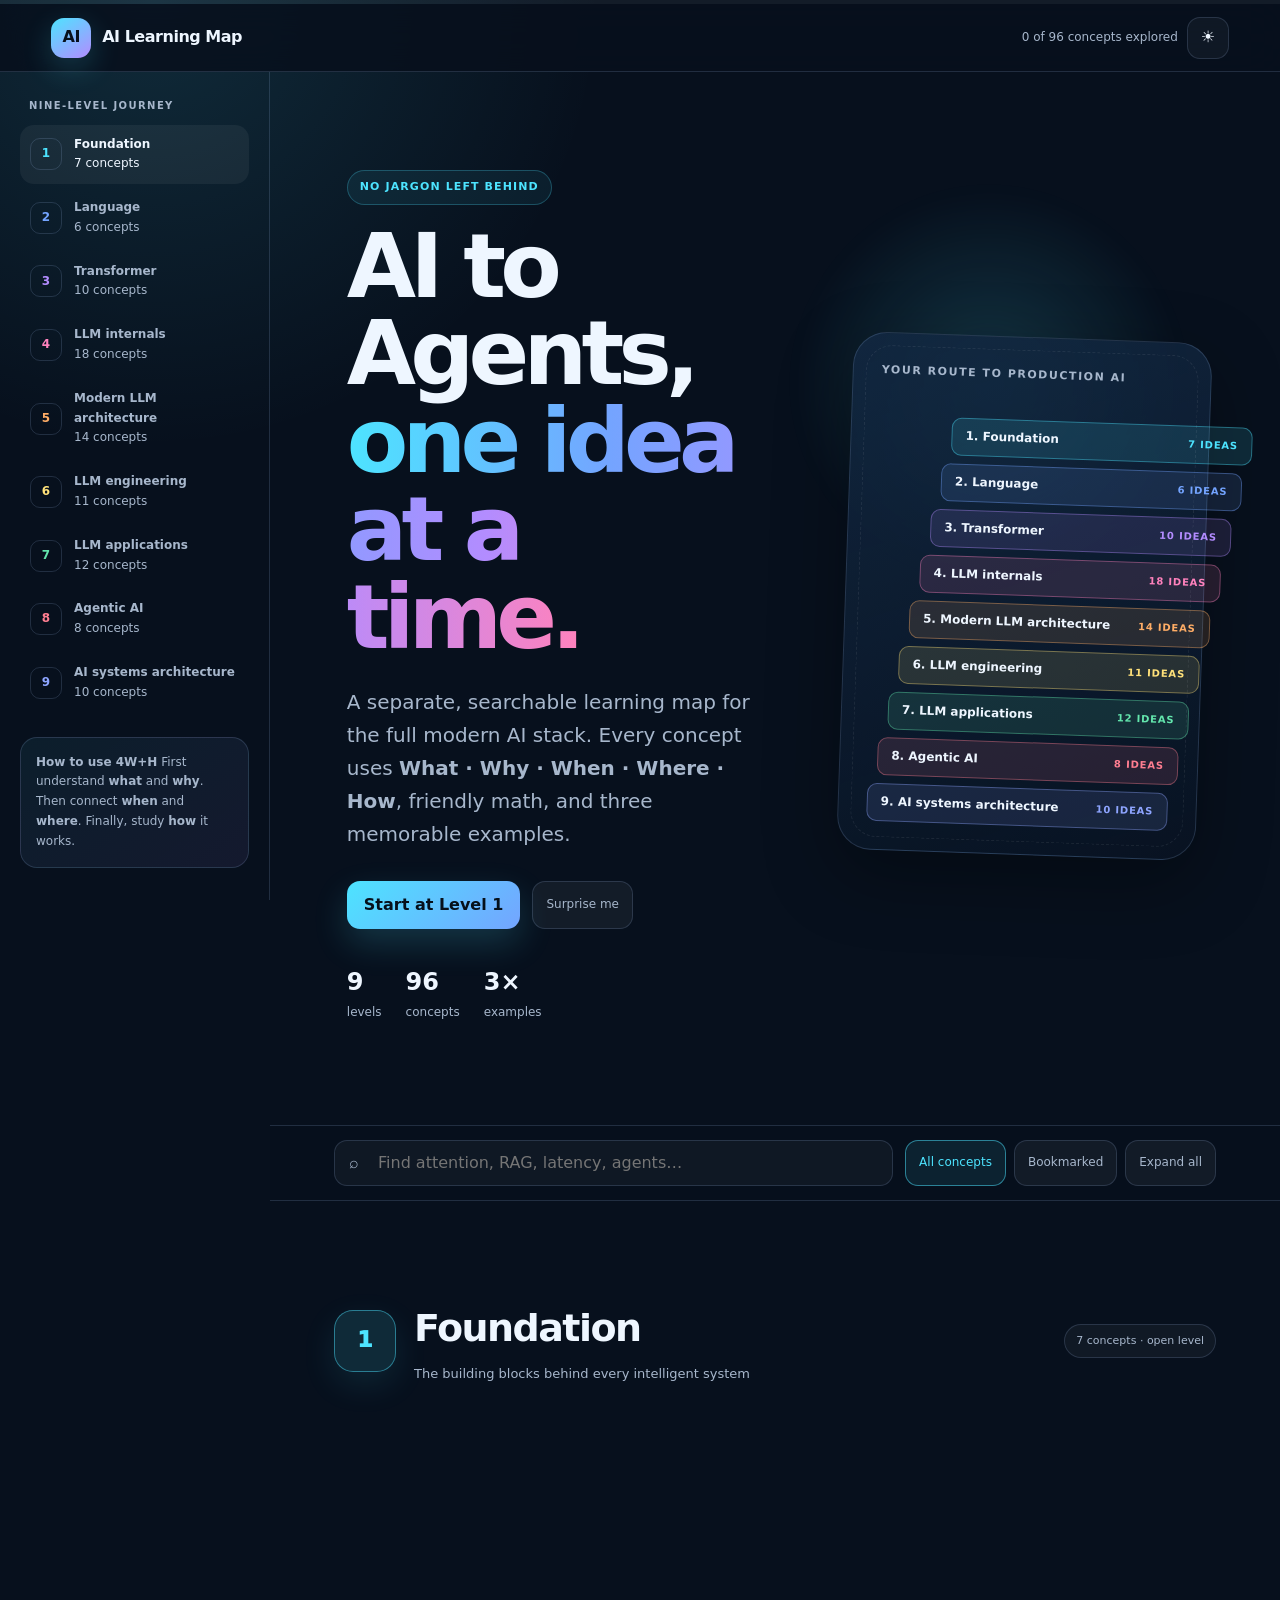
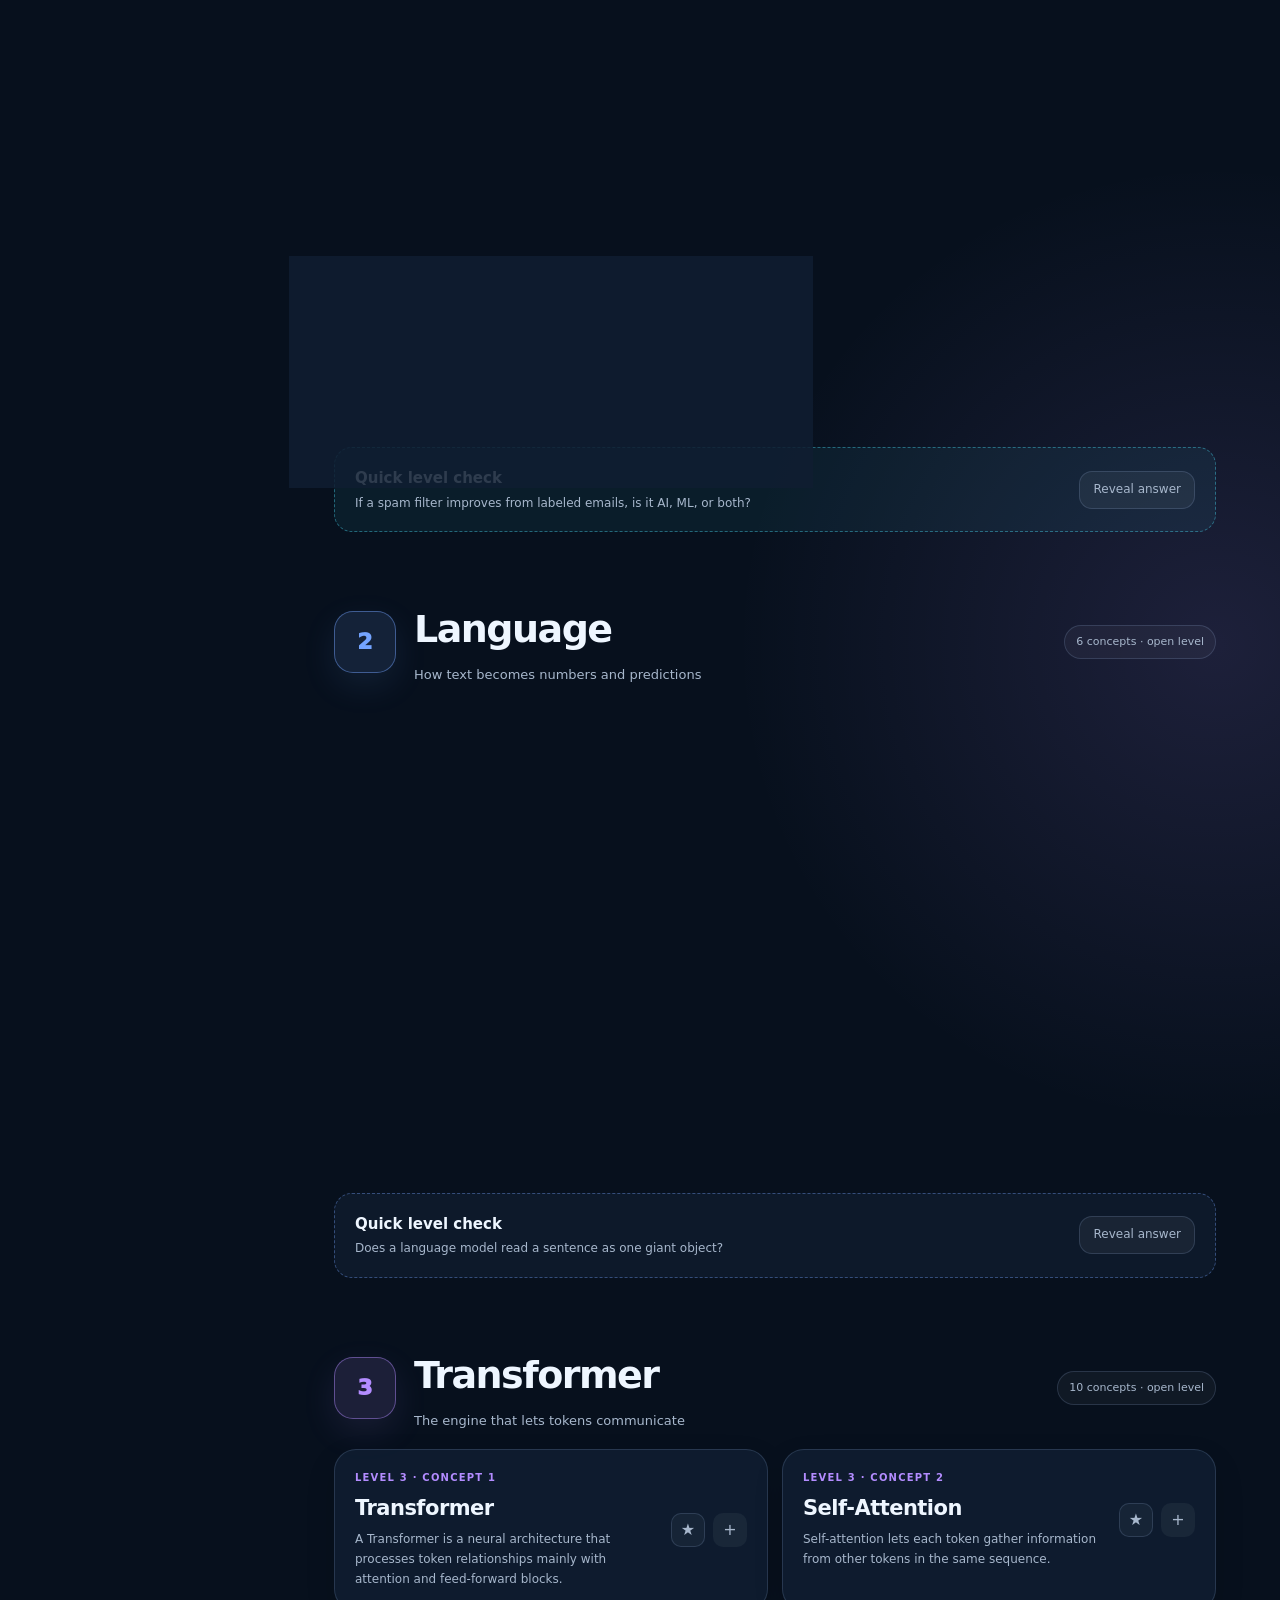
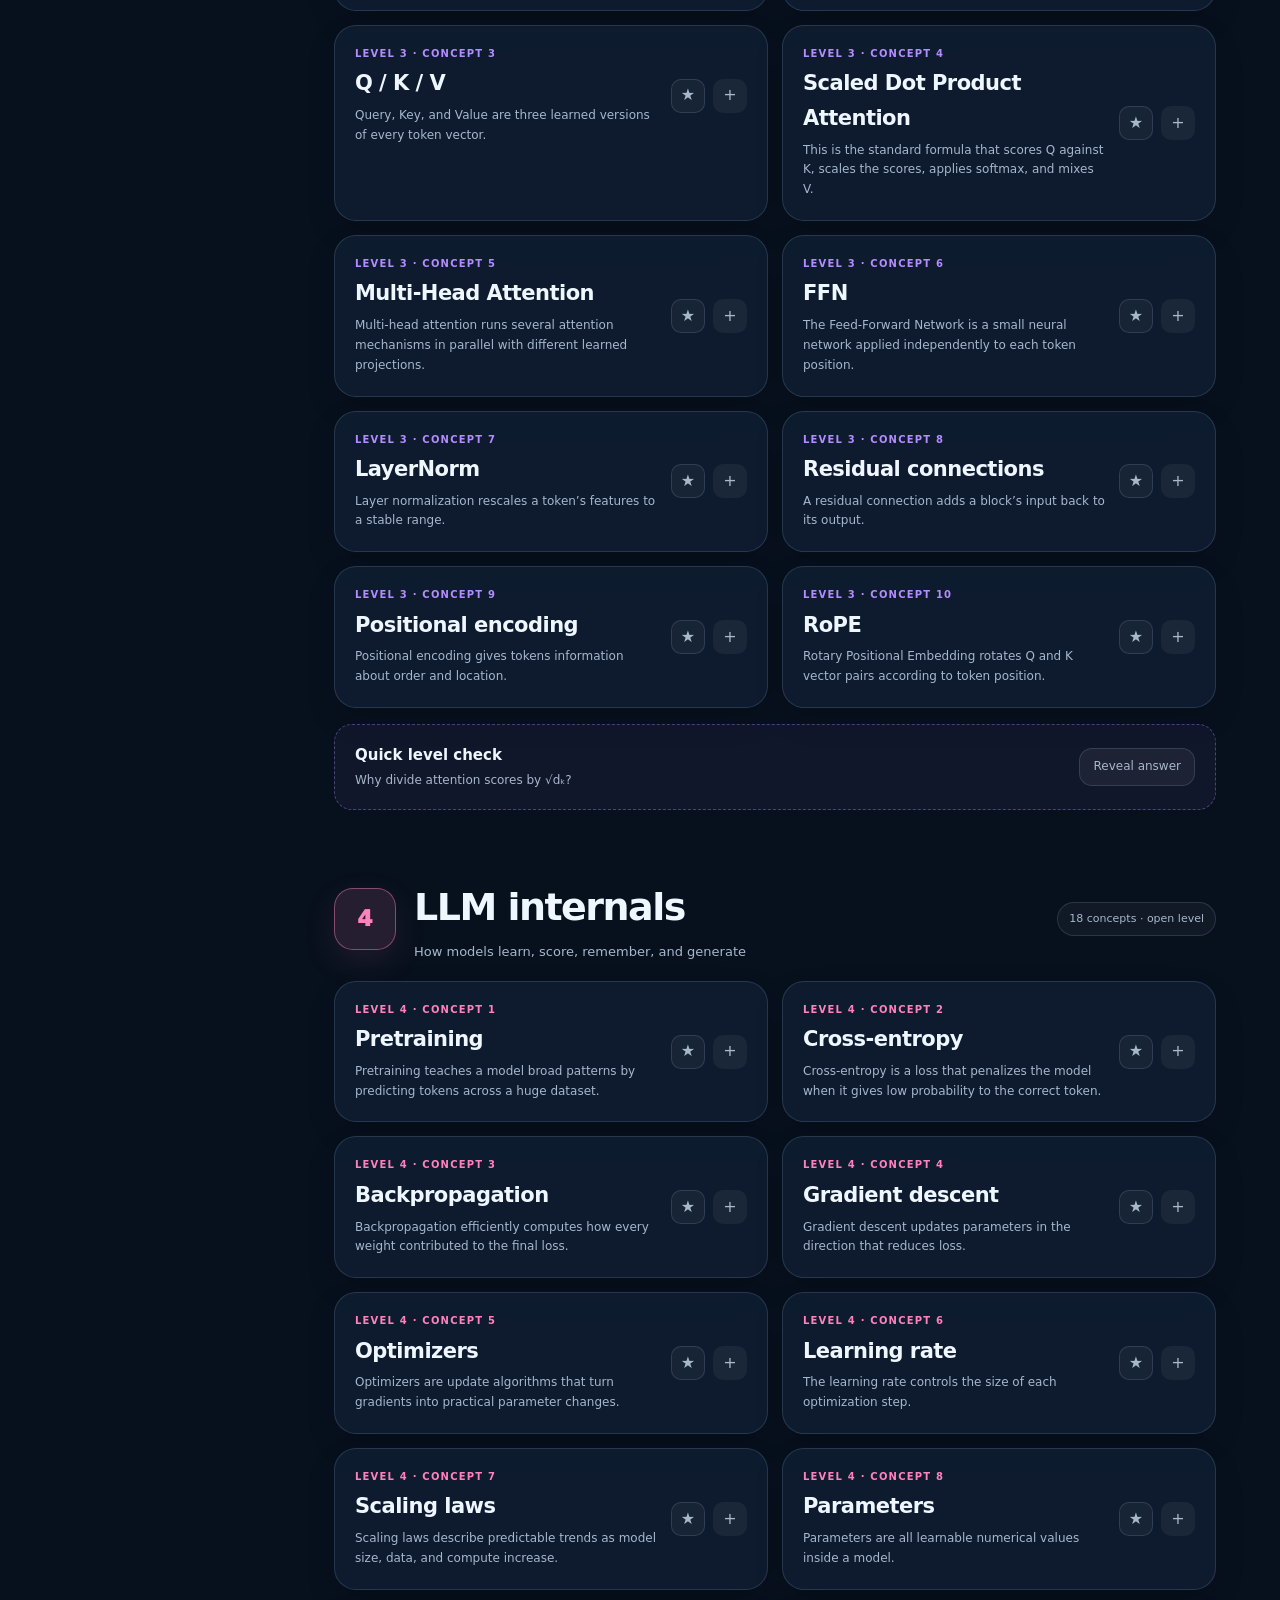
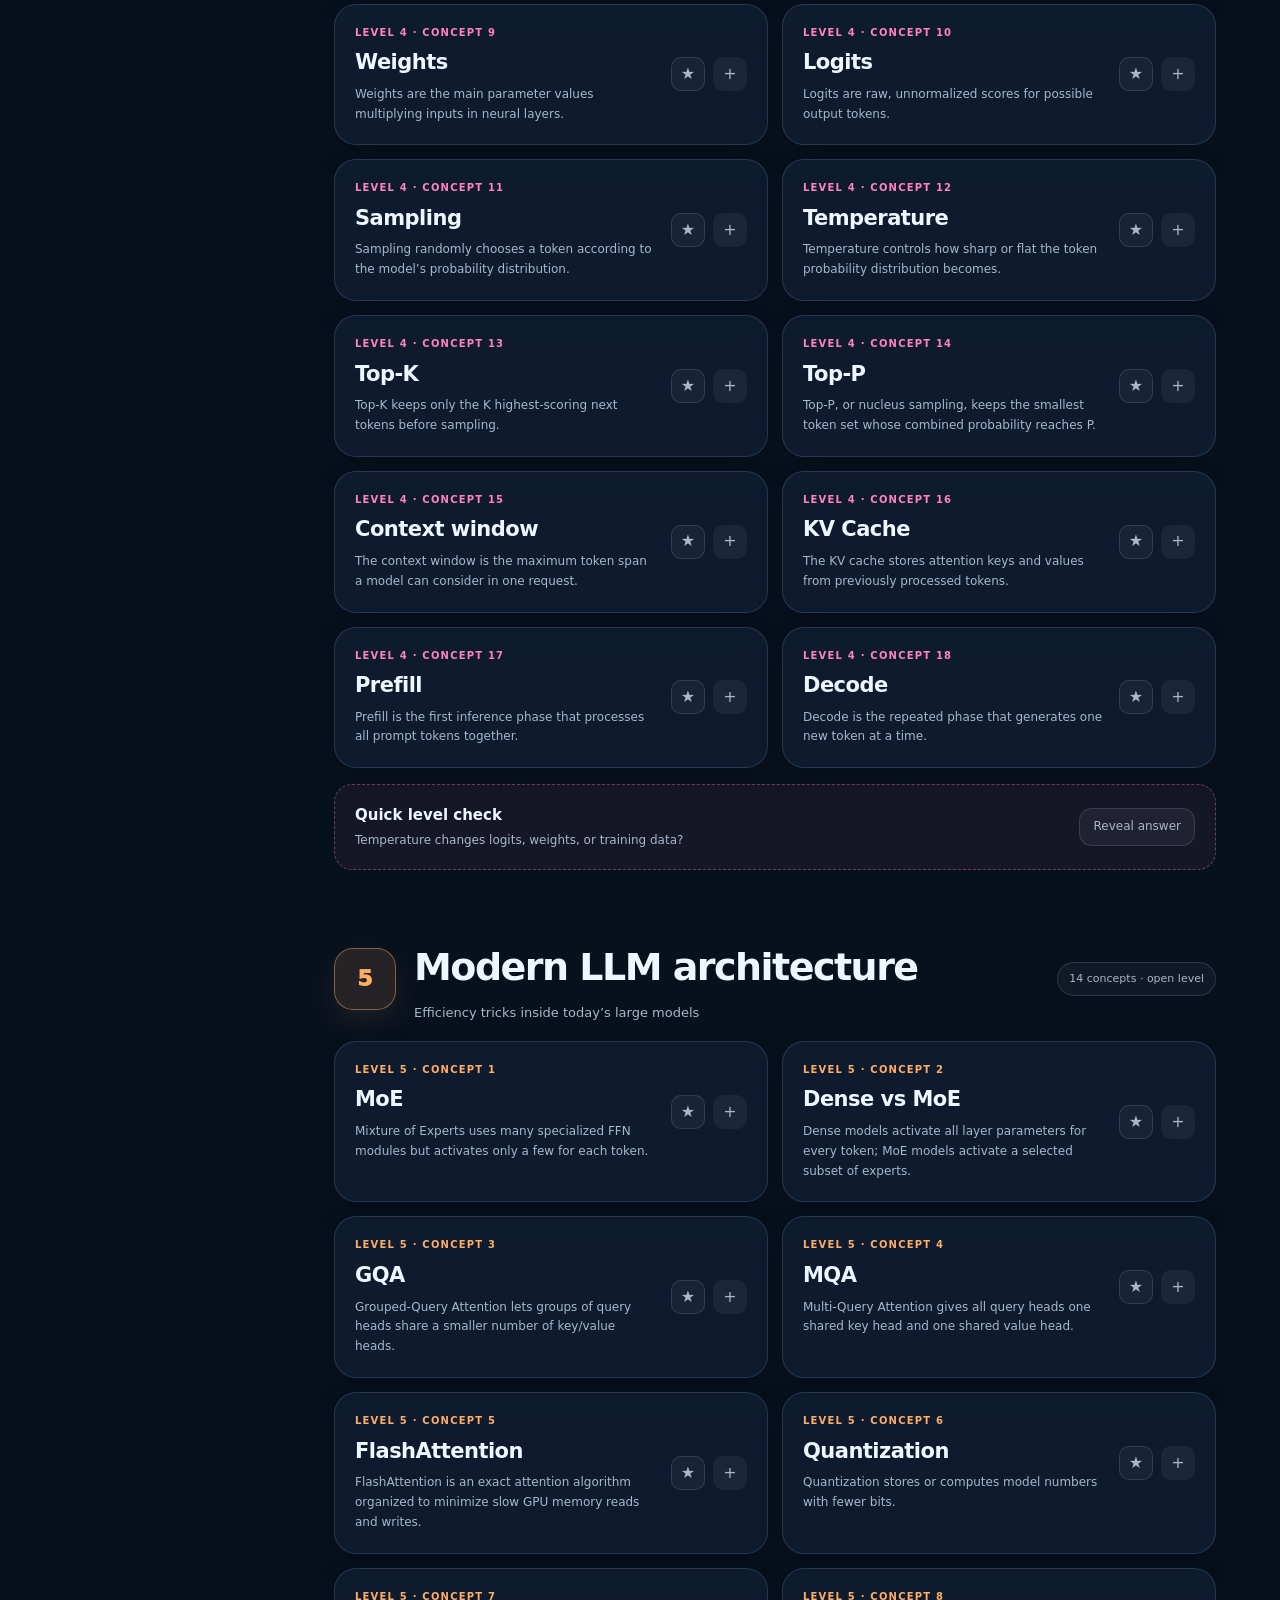
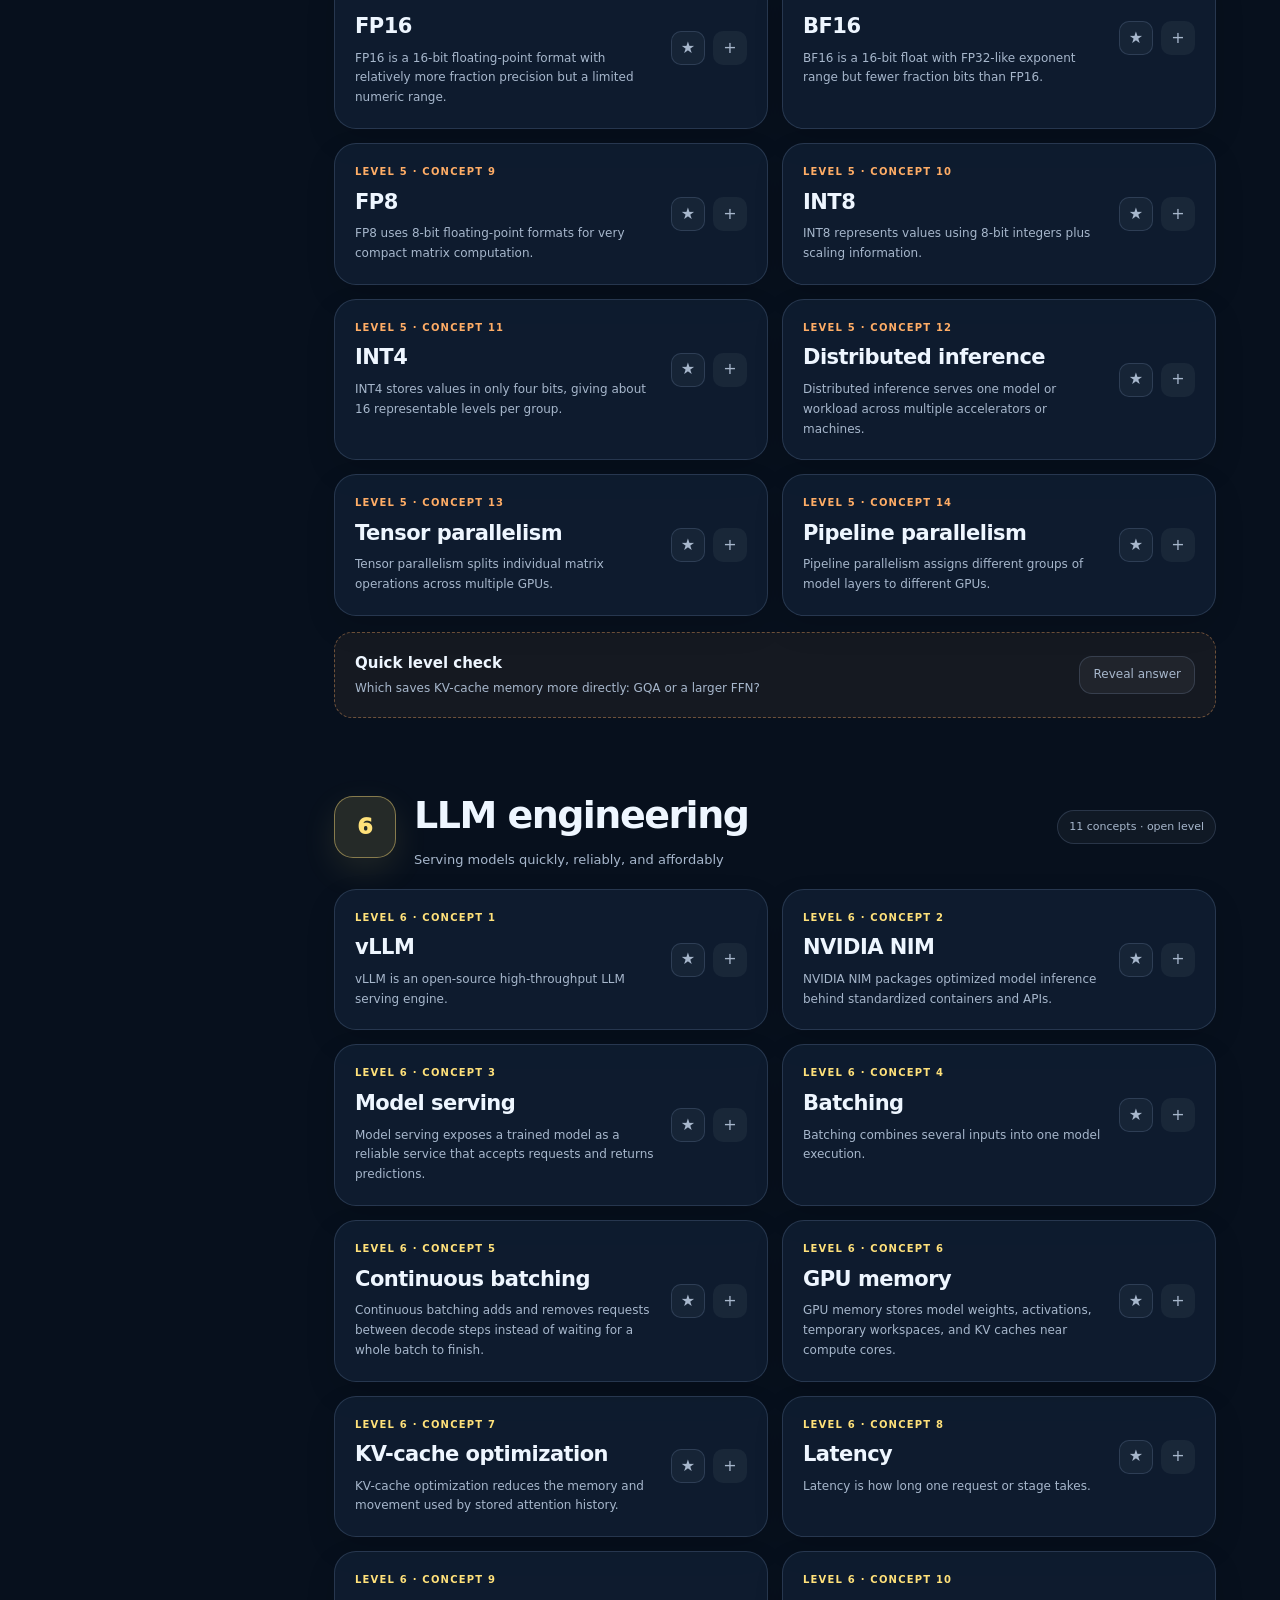
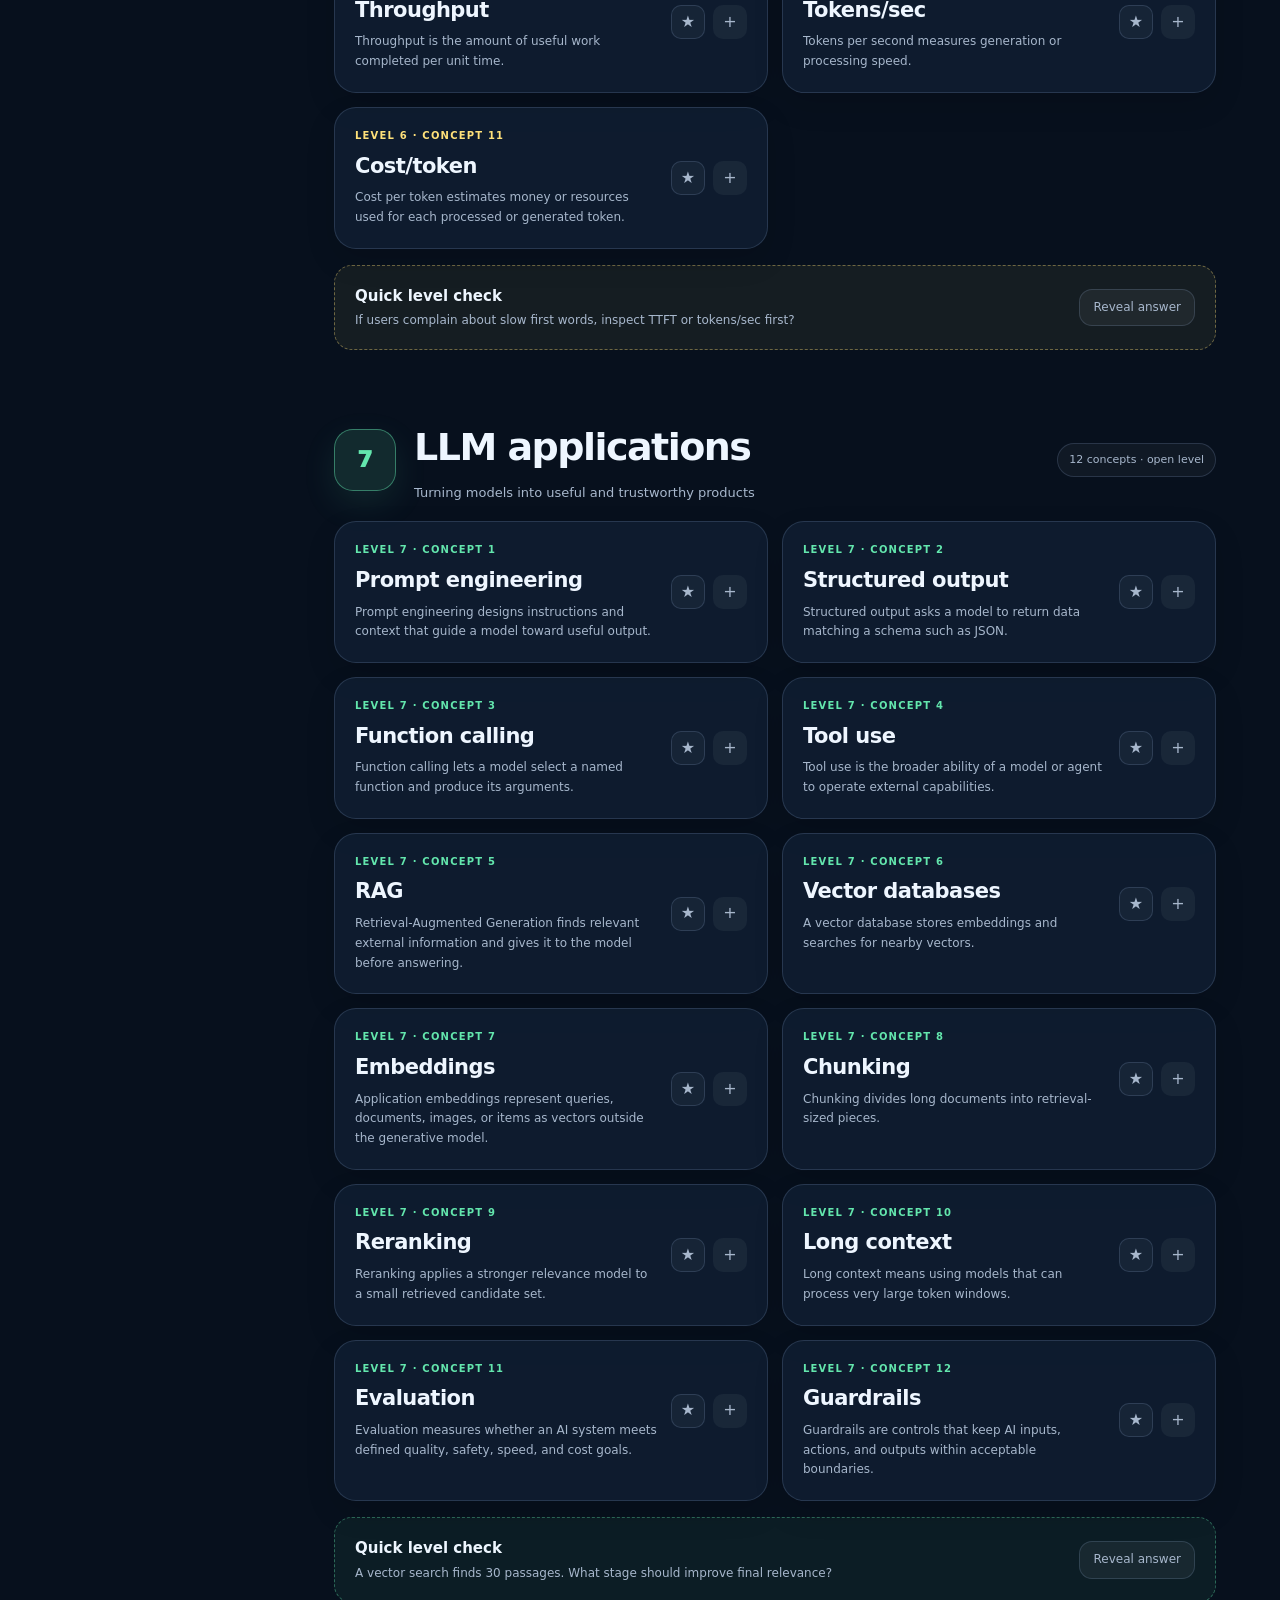
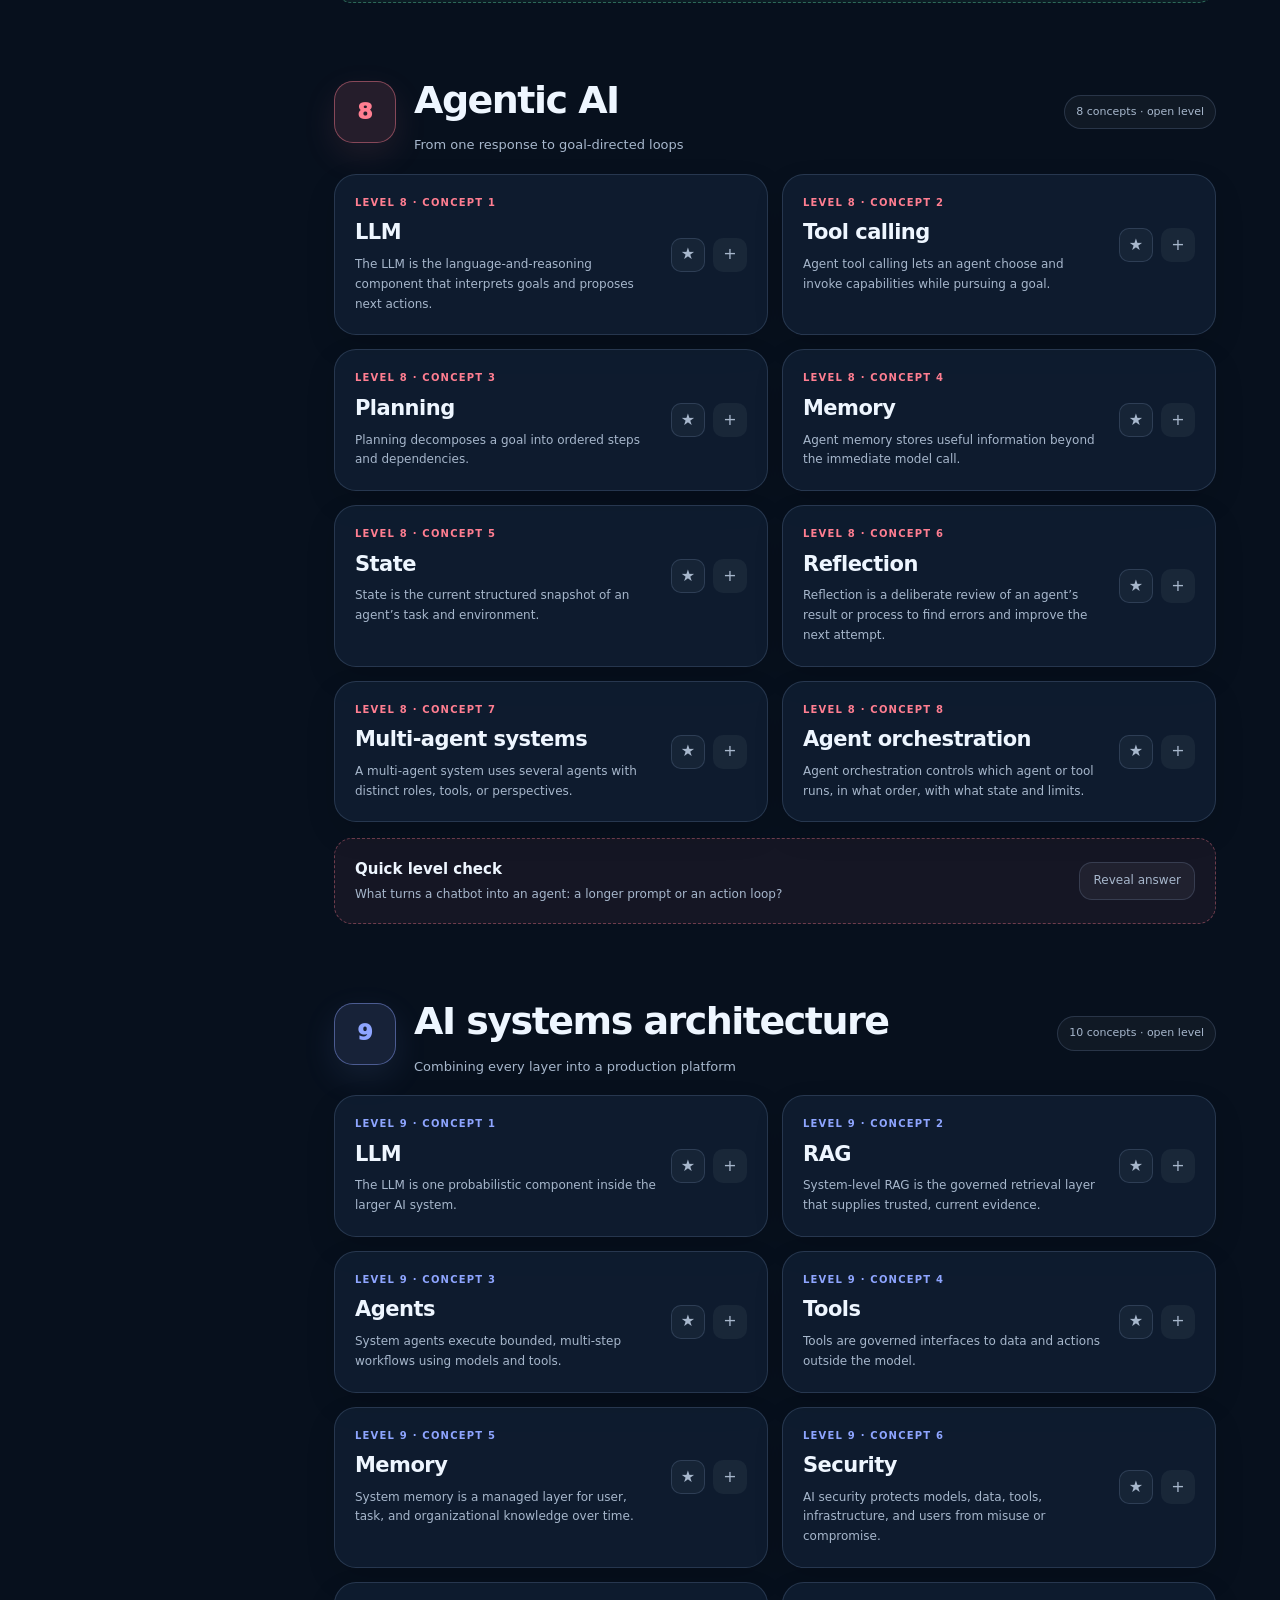
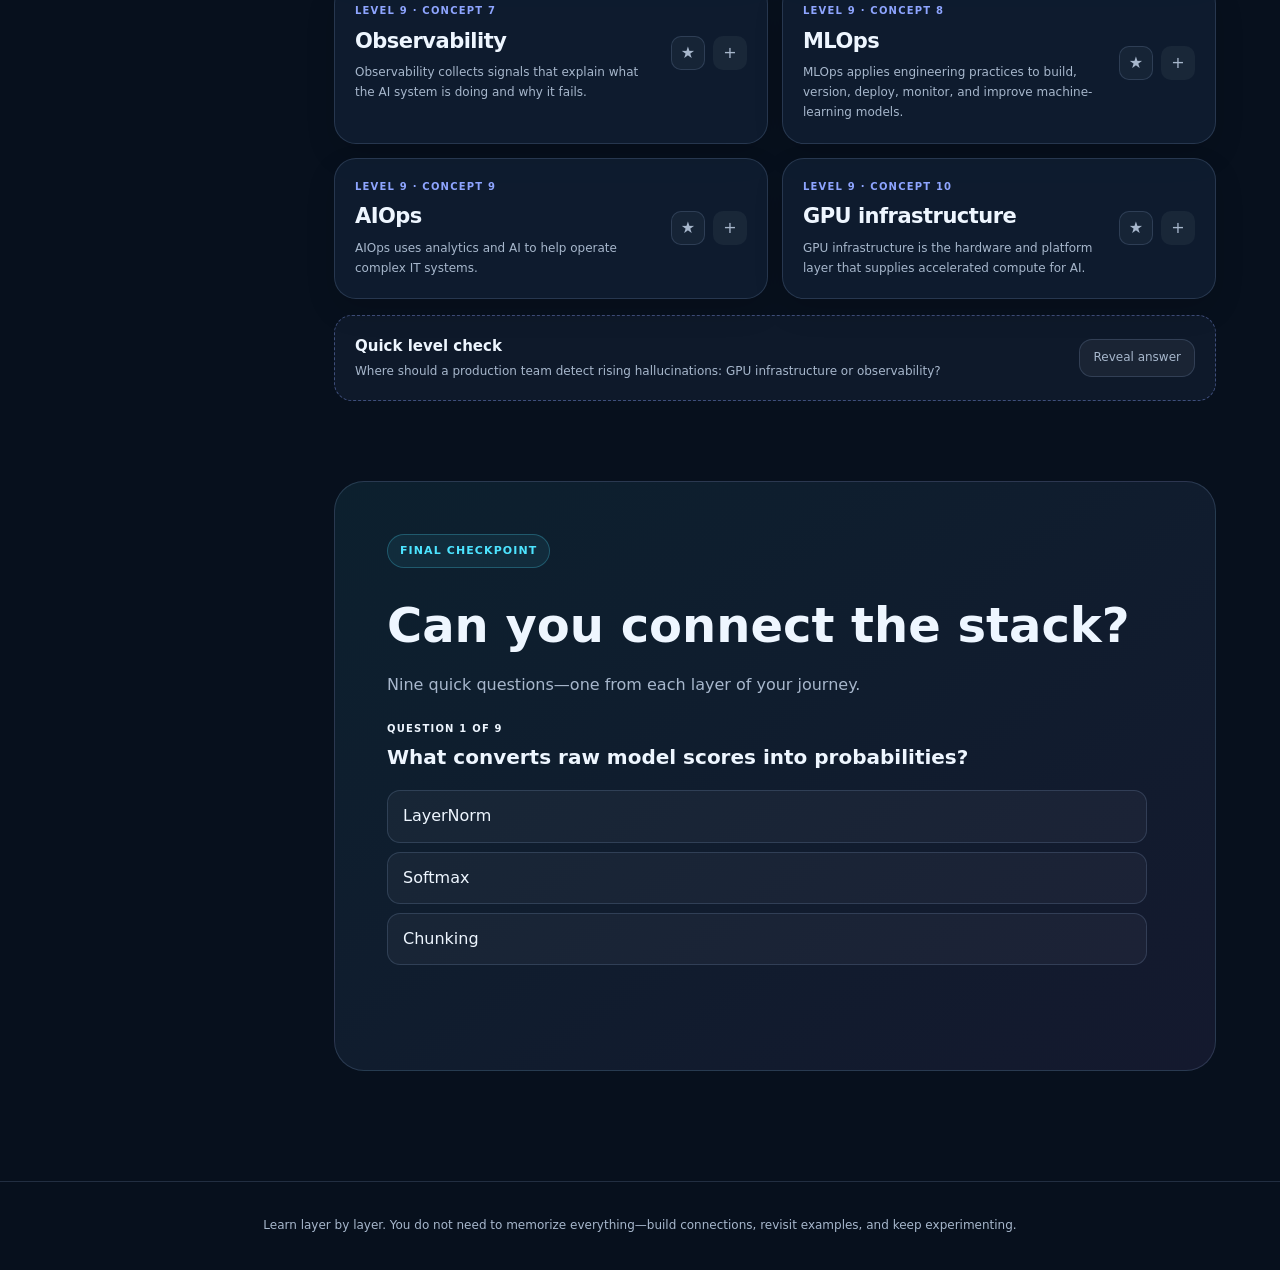
==== docs/ai-learning-path/index.html @ b67c729a "Add nine-level AI learning map Co-Authored-By: Devin AI <158243242+devin-ai-integration[bot]@users.n" ====
<!doctype html>
<html lang="en">
<head>
  <meta charset="utf-8">
  <meta name="viewport" content="width=device-width, initial-scale=1">
  <meta name="description" content="A playful 4W+H learning path from AI foundations to production-grade agentic systems.">
  <link rel="icon" href="data:,">
  <title>AI → LLM → Agents — The 9-Level Learning Map</title>
  <style>
    :root {
      color-scheme: dark;
      --bg: #07101d;
      --bg-soft: #0c1829;
      --panel: rgba(16, 30, 50, .86);
      --panel-solid: #102039;
      --text: #eef6ff;
      --muted: #a7b7cc;
      --line: rgba(173, 207, 255, .16);
      --cyan: #4de4ff;
      --blue: #74a4ff;
      --violet: #b38cff;
      --pink: #ff82bd;
      --orange: #ffad66;
      --yellow: #ffe17a;
      --green: #63e6ad;
      --red: #ff7e91;
      --shadow: 0 24px 70px rgba(0, 0, 0, .34);
      --radius: 22px;
    }

    * { box-sizing: border-box; }
    html { scroll-behavior: smooth; scroll-padding-top: 90px; }
    body {
      margin: 0;
      overflow-x: hidden;
      background:
        radial-gradient(circle at 12% 0, rgba(77, 228, 255, .13), transparent 28rem),
        radial-gradient(circle at 95% 18%, rgba(179, 140, 255, .13), transparent 30rem),
        var(--bg);
      color: var(--text);
      font: 16px/1.65 Inter, ui-sans-serif, system-ui, -apple-system, BlinkMacSystemFont, "Segoe UI", sans-serif;
    }

    button, input { font: inherit; }
    button { color: inherit; }
    a { color: inherit; }
    :focus-visible { outline: 3px solid var(--yellow); outline-offset: 3px; }
    ::selection { color: #06101b; background: var(--cyan); }

    .progress {
      position: fixed;
      inset: 0 0 auto;
      z-index: 200;
      height: 4px;
      background: rgba(255, 255, 255, .05);
    }

    .progress span {
      display: block;
      width: 0;
      height: 100%;
      background: linear-gradient(90deg, var(--cyan), var(--violet), var(--pink));
      box-shadow: 0 0 16px rgba(77, 228, 255, .65);
    }

    .topbar {
      position: sticky;
      top: 4px;
      z-index: 100;
      display: flex;
      align-items: center;
      justify-content: space-between;
      min-height: 68px;
      padding: 11px clamp(16px, 4vw, 54px);
      border-bottom: 1px solid var(--line);
      background: rgba(7, 16, 29, .86);
      backdrop-filter: blur(20px);
    }

    .brand {
      display: flex;
      align-items: center;
      gap: 11px;
      font-weight: 900;
      letter-spacing: -.03em;
      text-decoration: none;
    }

    .brand-mark {
      display: grid;
      place-items: center;
      width: 40px;
      height: 40px;
      border-radius: 13px;
      background: linear-gradient(145deg, var(--cyan), var(--violet));
      color: #07101d;
      box-shadow: 0 10px 30px rgba(77, 228, 255, .2);
    }

    .top-actions { display: flex; align-items: center; gap: 9px; }
    .status { color: var(--muted); font-size: 12px; }
    .icon-btn, .primary-btn, .level-chip, .bookmark, .filter-btn, .quiz-option {
      border: 1px solid var(--line);
      cursor: pointer;
      transition: transform .2s ease, border-color .2s ease, background .2s ease;
    }

    .icon-btn:hover, .level-chip:hover, .bookmark:hover, .filter-btn:hover, .quiz-option:hover {
      transform: translateY(-2px);
      border-color: rgba(77, 228, 255, .55);
    }

    .icon-btn {
      display: grid;
      place-items: center;
      width: 42px;
      height: 42px;
      border-radius: 13px;
      background: rgba(255, 255, 255, .04);
    }

    .shell {
      display: grid;
      grid-template-columns: 270px minmax(0, 1fr);
      width: min(1600px, 100%);
      margin: 0 auto;
    }

    .sidebar {
      position: sticky;
      top: 72px;
      align-self: start;
      height: calc(100vh - 72px);
      padding: 26px 20px 40px;
      border-right: 1px solid var(--line);
      overflow-y: auto;
    }

    .side-label {
      margin: 0 9px 10px;
      color: var(--muted);
      font-size: 10px;
      font-weight: 900;
      letter-spacing: .14em;
      text-transform: uppercase;
    }

    .level-link {
      display: grid;
      grid-template-columns: 34px 1fr;
      gap: 10px;
      align-items: center;
      margin: 4px 0;
      padding: 10px;
      border-radius: 14px;
      color: var(--muted);
      font-size: 12px;
      text-decoration: none;
    }

    .level-link:hover, .level-link.active { color: var(--text); background: rgba(255, 255, 255, .055); }
    .level-number {
      display: grid;
      place-items: center;
      width: 32px;
      height: 32px;
      border: 1px solid var(--line);
      border-radius: 10px;
      font-weight: 900;
    }

    .side-card {
      margin-top: 24px;
      padding: 15px;
      border: 1px solid var(--line);
      border-radius: 17px;
      background: linear-gradient(145deg, rgba(77, 228, 255, .07), rgba(179, 140, 255, .08));
      color: var(--muted);
      font-size: 12px;
    }

    main { min-width: 0; }
    .hero {
      position: relative;
      display: grid;
      grid-template-columns: minmax(0, 1.08fr) minmax(320px, .92fr);
      gap: clamp(34px, 6vw, 90px);
      align-items: center;
      min-height: 680px;
      padding: clamp(70px, 8vw, 118px) clamp(22px, 6vw, 82px);
      overflow: hidden;
    }

    .hero::before {
      position: absolute;
      z-index: -1;
      inset: 10% 8% auto auto;
      width: 420px;
      aspect-ratio: 1;
      border-radius: 50%;
      background: radial-gradient(circle, rgba(77, 228, 255, .18), transparent 66%);
      filter: blur(10px);
      content: "";
    }

    .eyebrow {
      display: inline-flex;
      gap: 8px;
      align-items: center;
      margin-bottom: 18px;
      padding: 7px 12px;
      border: 1px solid rgba(77, 228, 255, .25);
      border-radius: 999px;
      background: rgba(77, 228, 255, .07);
      color: var(--cyan);
      font-size: 11px;
      font-weight: 900;
      letter-spacing: .1em;
      text-transform: uppercase;
    }

    h1 {
      max-width: 800px;
      margin: 0;
      font-size: clamp(44px, 7vw, 92px);
      line-height: .98;
      letter-spacing: -.065em;
    }

    .gradient-text {
      color: transparent;
      background: linear-gradient(90deg, var(--cyan), var(--blue), var(--violet), var(--pink));
      background-clip: text;
    }

    .hero-copy > p {
      max-width: 710px;
      margin: 24px 0 30px;
      color: var(--muted);
      font-size: clamp(16px, 2vw, 20px);
    }

    .hero-actions { display: flex; gap: 12px; flex-wrap: wrap; }
    .primary-btn, .filter-btn {
      padding: 11px 17px;
      border-radius: 13px;
      background: rgba(255, 255, 255, .05);
      text-decoration: none;
    }

    .primary-btn {
      border: 0;
      background: linear-gradient(135deg, var(--cyan), var(--blue));
      color: #06101b;
      font-weight: 900;
      box-shadow: 0 14px 34px rgba(77, 228, 255, .18);
    }

    .hero-stats {
      display: flex;
      gap: 24px;
      margin-top: 34px;
      color: var(--muted);
      font-size: 12px;
    }

    .hero-stats strong { display: block; color: var(--text); font-size: 24px; }
    .map-visual {
      position: relative;
      min-height: 510px;
      padding: 28px;
      border: 1px solid var(--line);
      border-radius: 34px;
      background: linear-gradient(160deg, rgba(18, 40, 66, .88), rgba(9, 20, 36, .7));
      box-shadow: var(--shadow);
      transform: rotate(2deg);
    }

    .map-visual::after {
      position: absolute;
      inset: 12px;
      border: 1px dashed rgba(255, 255, 255, .08);
      border-radius: 26px;
      content: "";
      pointer-events: none;
    }

    .map-title { margin: 0 0 22px; color: var(--muted); font-size: 11px; font-weight: 900; letter-spacing: .14em; text-transform: uppercase; }
    .stair { display: grid; gap: 8px; align-content: end; height: 420px; }
    .step {
      position: relative;
      display: flex;
      align-items: center;
      min-height: 38px;
      padding: 8px 13px;
      border: 1px solid color-mix(in srgb, var(--step) 38%, transparent);
      border-radius: 10px;
      background: color-mix(in srgb, var(--step) 12%, transparent);
      font-size: 12px;
      font-weight: 800;
      transform: translateX(calc((9 - var(--i)) * 9px));
    }

    .step span { margin-left: auto; color: var(--step); font-size: 10px; letter-spacing: .08em; text-transform: uppercase; }
    .toolbar {
      position: sticky;
      top: 72px;
      z-index: 80;
      display: grid;
      grid-template-columns: minmax(220px, 1fr) auto;
      gap: 12px;
      padding: 14px clamp(20px, 5vw, 72px);
      border-block: 1px solid var(--line);
      background: rgba(7, 16, 29, .9);
      backdrop-filter: blur(16px);
    }

    .search-wrap { position: relative; }
    .search-wrap span { position: absolute; left: 15px; top: 50%; transform: translateY(-50%); color: var(--muted); }
    #search {
      width: 100%;
      min-height: 44px;
      padding: 9px 14px 9px 43px;
      border: 1px solid var(--line);
      border-radius: 13px;
      background: rgba(255, 255, 255, .04);
      color: var(--text);
      outline: 0;
    }

    #search:focus { border-color: var(--cyan); box-shadow: 0 0 0 3px rgba(77, 228, 255, .11); }
    .toolbar-actions { display: flex; gap: 8px; }
    .filter-btn { padding: 8px 13px; color: var(--muted); font-size: 12px; }
    .filter-btn.active { border-color: rgba(77, 228, 255, .5); background: rgba(77, 228, 255, .09); color: var(--cyan); }

    .learning-map { padding: 30px clamp(20px, 5vw, 72px) 110px; }
    .level {
      margin-top: 66px;
      scroll-margin-top: 150px;
    }

    .level-head {
      display: grid;
      grid-template-columns: 62px minmax(0, 1fr) auto;
      gap: 18px;
      align-items: center;
      margin-bottom: 18px;
    }

    .level-badge {
      display: grid;
      place-items: center;
      width: 62px;
      height: 62px;
      border: 1px solid color-mix(in srgb, var(--level) 45%, transparent);
      border-radius: 19px;
      background: color-mix(in srgb, var(--level) 12%, transparent);
      color: var(--level);
      font-size: 22px;
      font-weight: 950;
      box-shadow: 0 12px 34px color-mix(in srgb, var(--level) 10%, transparent);
    }

    .level-head h2 { margin: 0; font-size: clamp(24px, 3vw, 38px); letter-spacing: -.04em; }
    .level-head p { margin: 3px 0 0; color: var(--muted); font-size: 13px; }
    .level-chip {
      padding: 7px 11px;
      border-radius: 999px;
      background: rgba(255, 255, 255, .04);
      color: var(--muted);
      font-size: 11px;
    }

    .concept-grid { display: grid; grid-template-columns: repeat(2, minmax(0, 1fr)); gap: 14px; }
    .concept {
      position: relative;
      border: 1px solid var(--line);
      border-radius: var(--radius);
      background: var(--panel);
      box-shadow: 0 12px 30px rgba(0, 0, 0, .12);
      overflow: hidden;
      scroll-margin-top: 150px;
    }

    .concept[open] { border-color: color-mix(in srgb, var(--level) 42%, var(--line)); }
    .concept.hidden, .level.hidden { display: none; }
    .concept summary {
      display: grid;
      grid-template-columns: minmax(0, 1fr) auto;
      gap: 14px;
      align-items: center;
      min-height: 92px;
      padding: 20px;
      cursor: pointer;
      list-style: none;
    }

    .concept summary::-webkit-details-marker { display: none; }
    .concept-kicker { display: block; margin-bottom: 4px; color: var(--level); font-size: 10px; font-weight: 900; letter-spacing: .12em; text-transform: uppercase; }
    .concept h3 { margin: 0; font-size: 21px; letter-spacing: -.025em; }
    .one-liner { display: block; margin-top: 5px; color: var(--muted); font-size: 12px; }
    .summary-actions { display: flex; gap: 8px; align-items: center; }
    .expand-icon {
      display: grid;
      place-items: center;
      width: 34px;
      height: 34px;
      border-radius: 10px;
      background: rgba(255, 255, 255, .05);
      color: var(--muted);
      transition: transform .2s ease;
    }

    .concept[open] .expand-icon { transform: rotate(45deg); color: var(--level); }
    .bookmark {
      display: grid;
      place-items: center;
      width: 34px;
      height: 34px;
      border-radius: 10px;
      background: rgba(255, 255, 255, .04);
      color: var(--muted);
    }

    .bookmark.saved { color: var(--yellow); background: rgba(255, 225, 122, .1); }
    .concept-body { padding: 0 20px 22px; border-top: 1px solid var(--line); }
    .wh-grid { display: grid; grid-template-columns: repeat(2, minmax(0, 1fr)); gap: 10px; padding-top: 18px; }
    .wh {
      min-height: 104px;
      padding: 13px;
      border: 1px solid rgba(255, 255, 255, .07);
      border-radius: 14px;
      background: rgba(255, 255, 255, .025);
    }

    .wh.how { grid-column: 1 / -1; }
    .wh strong { display: block; margin-bottom: 4px; color: var(--level); font-size: 11px; letter-spacing: .1em; text-transform: uppercase; }
    .wh p { margin: 0; color: var(--muted); font-size: 13px; }
    .math-note {
      margin: 12px 0 0;
      padding: 12px 14px;
      border-left: 3px solid var(--level);
      border-radius: 8px;
      background: rgba(5, 12, 24, .6);
      color: #dcecff;
      font: 12px/1.65 ui-monospace, SFMono-Regular, Consolas, monospace;
      overflow-x: auto;
    }

    .examples-title { margin: 18px 0 9px; font-size: 12px; letter-spacing: .09em; text-transform: uppercase; }
    .examples { display: grid; grid-template-columns: repeat(3, minmax(0, 1fr)); gap: 9px; }
    .example {
      padding: 12px;
      border: 1px solid rgba(255, 255, 255, .07);
      border-radius: 13px;
      background: color-mix(in srgb, var(--level) 5%, transparent);
      color: var(--muted);
      font-size: 12px;
    }

    .example b { color: var(--text); }
    .level-check {
      display: grid;
      grid-template-columns: minmax(0, 1fr) auto;
      gap: 16px;
      align-items: center;
      margin-top: 16px;
      padding: 18px 20px;
      border: 1px dashed color-mix(in srgb, var(--level) 38%, transparent);
      border-radius: 18px;
      background: color-mix(in srgb, var(--level) 6%, transparent);
    }

    .level-check h3 { margin: 0 0 3px; font-size: 15px; }
    .level-check p { margin: 0; color: var(--muted); font-size: 12px; }
    .challenge-answer { display: none; margin-top: 8px !important; color: var(--green) !important; }
    .level-check.revealed .challenge-answer { display: block; }

    .quiz {
      margin-top: 80px;
      padding: clamp(24px, 5vw, 52px);
      border: 1px solid var(--line);
      border-radius: 30px;
      background: linear-gradient(145deg, rgba(77, 228, 255, .08), rgba(179, 140, 255, .08));
    }

    .quiz h2 { margin: 0 0 7px; font-size: clamp(28px, 4vw, 48px); }
    .quiz > p { margin: 0 0 22px; color: var(--muted); }
    .quiz-card { max-width: 760px; }
    .quiz-question { font-size: 20px; font-weight: 800; }
    .quiz-options { display: grid; gap: 9px; margin-top: 16px; }
    .quiz-option {
      padding: 12px 15px;
      border-radius: 13px;
      background: rgba(255, 255, 255, .04);
      text-align: left;
    }

    .quiz-option.correct { border-color: var(--green); background: rgba(99, 230, 173, .1); }
    .quiz-option.wrong { border-color: var(--red); background: rgba(255, 126, 145, .1); }
    .quiz-feedback { min-height: 25px; margin-top: 12px; color: var(--muted); }
    .empty {
      display: none;
      padding: 70px 20px;
      color: var(--muted);
      text-align: center;
    }

    footer {
      padding: 34px clamp(20px, 5vw, 72px);
      border-top: 1px solid var(--line);
      color: var(--muted);
      font-size: 12px;
      text-align: center;
    }

    .light {
      color-scheme: light;
      --bg: #f4f8ff;
      --bg-soft: #eaf1fb;
      --panel: rgba(255, 255, 255, .9);
      --panel-solid: #fff;
      --text: #14213a;
      --muted: #52627a;
      --line: rgba(34, 59, 100, .15);
      --cyan: #007b94;
      --blue: #315fd4;
      --violet: #7041c4;
      --pink: #b82b73;
      --orange: #a64b00;
      --yellow: #8b6600;
      --green: #087548;
      --red: #b0233b;
      --shadow: 0 22px 60px rgba(62, 83, 118, .16);
    }

    .light .topbar, .light .toolbar { background: rgba(244, 248, 255, .9); }
    .light .primary-btn { color: #fff; }
    .light .math-note { background: #edf3fb; color: #24395e; }
    .light .brand-mark { color: #fff; }

    .menu-btn { display: none; }
    @media (max-width: 1120px) {
      .shell { grid-template-columns: 1fr; }
      .sidebar {
        position: fixed;
        z-index: 95;
        top: 72px;
        left: 0;
        width: min(310px, 88vw);
        transform: translateX(-105%);
        visibility: hidden;
        pointer-events: none;
        background: var(--bg-soft);
        transition: transform .25s ease, visibility 0s linear .25s;
      }
      .sidebar.open {
        transform: translateX(0);
        visibility: visible;
        pointer-events: auto;
        transition-delay: 0s;
      }
      .menu-btn { display: grid; }
      .hero { grid-template-columns: 1fr; }
      .map-visual { max-width: 650px; width: 100%; min-height: 480px; transform: none; }
      .stair { height: 390px; }
    }

    @media (max-width: 760px) {
      .brand > span:last-child, .status { display: none; }
      .hero { min-height: auto; padding-top: 72px; }
      .hero-stats { gap: 16px; }
      .map-visual { min-height: 445px; padding: 22px; }
      .step { transform: none; }
      .toolbar { grid-template-columns: 1fr; top: 72px; }
      .toolbar-actions { overflow-x: auto; }
      .concept-grid { grid-template-columns: 1fr; }
      .level-head { grid-template-columns: 52px minmax(0, 1fr); }
      .level-badge { width: 52px; height: 52px; border-radius: 16px; }
      .level-chip { display: none; }
      .examples { grid-template-columns: 1fr; }
      .level-check { grid-template-columns: 1fr; }
    }

    @media (max-width: 480px) {
      h1 { font-size: 43px; }
      .hero-stats { display: grid; grid-template-columns: repeat(3, 1fr); }
      .hero-stats strong { font-size: 20px; }
      .map-visual { min-height: 430px; }
      .wh-grid { grid-template-columns: 1fr; }
      .wh.how { grid-column: auto; }
      .concept summary { padding: 17px; }
      .concept-body { padding-inline: 15px; }
    }

    @media (prefers-reduced-motion: reduce) {
      *, *::before, *::after { scroll-behavior: auto !important; transition: none !important; }
    }
  </style>
</head>
<body>
  <div class="progress" aria-hidden="true"><span id="progressBar"></span></div>
  <header class="topbar">
    <a class="brand" href="../llm-tutorial/" aria-label="Back to the interactive LLM course">
      <span class="brand-mark">AI</span>
      <span>AI Learning Map</span>
    </a>
    <div class="top-actions">
      <span class="status" id="status">0 of 96 concepts explored</span>
      <button class="icon-btn menu-btn" id="menuButton" aria-label="Open level menu" aria-expanded="false" aria-controls="sidebar">☰</button>
      <button class="icon-btn" id="themeButton" aria-label="Switch to light theme" title="Change theme">☀</button>
    </div>
  </header>

  <div class="shell">
    <aside class="sidebar" id="sidebar">
      <p class="side-label">Nine-level journey</p>
      <nav id="levelNav" aria-label="Course levels"></nav>
      <div class="side-card">
        <strong>How to use 4W+H</strong>
        First understand <b>what</b> and <b>why</b>. Then connect <b>when</b> and <b>where</b>. Finally, study <b>how</b> it works.
      </div>
    </aside>

    <main>
      <section class="hero">
        <div class="hero-copy">
          <span class="eyebrow">No jargon left behind</span>
          <h1>AI to Agents,<br><span class="gradient-text">one idea at a time.</span></h1>
          <p>A separate, searchable learning map for the full modern AI stack. Every concept uses <strong>What · Why · When · Where · How</strong>, friendly math, and three memorable examples.</p>
          <div class="hero-actions">
            <a class="primary-btn" href="#level-1">Start at Level 1</a>
            <button class="filter-btn" id="randomButton">Surprise me</button>
          </div>
          <div class="hero-stats">
            <div><strong>9</strong>levels</div>
            <div><strong id="conceptCount">96</strong>concepts</div>
            <div><strong>3×</strong>examples</div>
          </div>
        </div>
        <div class="map-visual" aria-label="A staircase showing the nine learning levels">
          <p class="map-title">Your route to production AI</p>
          <div class="stair" id="heroSteps"></div>
        </div>
      </section>

      <div class="toolbar">
        <label class="search-wrap">
          <span aria-hidden="true">⌕</span>
          <input id="search" type="search" placeholder="Find attention, RAG, latency, agents…" aria-label="Search course concepts">
        </label>
        <div class="toolbar-actions">
          <button class="filter-btn active" data-filter="all">All concepts</button>
          <button class="filter-btn" data-filter="saved">Bookmarked</button>
          <button class="filter-btn" id="expandButton">Expand all</button>
        </div>
      </div>

      <div class="learning-map" id="learningMap"></div>
      <div class="empty" id="emptyState">
        <h2>No concept found</h2>
        <p>Try a shorter search such as “attention”, “memory”, or “GPU”.</p>
      </div>
    </main>
  </div>

  <footer>
    Learn layer by layer. You do not need to memorize everything—build connections, revisit examples, and keep experimenting.
  </footer>

  <script>
    const t = (name, what, why, when, where, how, examples, math = "") =>
      ({ name, what, why, when, where, how, examples, math });

    const levels = [
      {
        title: "Foundation",
        subtitle: "The building blocks behind every intelligent system",
        color: "#4de4ff",
        challenge: ["If a spam filter improves from labeled emails, is it AI, ML, or both?", "Both. Machine learning is one way to build AI."],
        topics: [
          t("AI", "Artificial Intelligence is the broad goal of making computers perform tasks that seem intelligent.", "It helps machines perceive, decide, create, and assist at a scale humans alone cannot.", "Use AI when a task needs judgment, patterns, language, vision, or flexible decisions.", "It appears in phones, hospitals, banks, games, factories, cars, and creative tools.", "AI combines rules, search, learning, data, and feedback to choose useful actions.",
            ["<b>Smart chef:</b> suggests dinner from ingredients in your fridge.", "<b>Game rival:</b> changes strategy when you keep using the same move.", "<b>Photo helper:</b> finds every picture containing your dog."]),
          t("Machine Learning", "Machine Learning is a part of AI where a system learns patterns from examples instead of receiving every rule.", "Real-world rules are often too numerous or fuzzy to hand-code.", "Use it when you have examples or feedback and expect patterns to repeat.", "Recommendation engines, fraud detection, forecasts, search ranking, and diagnosis use it.", "A model adjusts internal parameters to reduce mistakes on training data, then predicts new cases.",
            ["<b>Fruit detective:</b> learns apple versus orange from color and weight.", "<b>Inbox bouncer:</b> learns which messages look like spam.", "<b>Movie buddy:</b> learns your taste from ratings."],
            "Learning ≈ choose parameters θ that minimize error: θ* = argminθ Loss(data, θ)"),
          t("Deep Learning", "Deep Learning is machine learning with many stacked neural-network layers.", "Multiple layers can discover complex features automatically, from edges to faces or letters to meaning.", "Use it for large, messy data such as images, audio, text, and video.", "It powers speech recognition, computer vision, LLMs, and generative media.", "Each layer transforms a representation; training adjusts millions or billions of weights end to end.",
            ["<b>Face ladder:</b> pixels → edges → eyes → face.", "<b>Music ear:</b> waveform → notes → melody → song style.", "<b>Story brain:</b> tokens → phrases → themes → next word."]),
          t("Neural Networks", "A neural network is a collection of simple mathematical units connected in layers.", "Together, many simple units can approximate complicated relationships.", "Use one when inputs interact in nonlinear ways and simple formulas are not enough.", "Neural networks live inside vision models, language models, robots, and forecasting systems.", "A neuron computes a weighted sum, adds a bias, and applies an activation function.",
            ["<b>Pizza neuron:</b> cheese, price, and distance vote on whether to order.", "<b>Weather neuron:</b> humidity and clouds vote on rain.", "<b>Dance judge:</b> rhythm, balance, and timing combine into a score."],
            "Neuron: y = activation(w₁x₁ + w₂x₂ + … + b)"),
          t("Vectors", "A vector is an ordered list of numbers that represents direction, features, or meaning.", "Vectors let computers measure similarity and perform transformations with ordinary math.", "Use vectors whenever one item needs several numerical properties.", "Coordinates, colors, user profiles, token embeddings, and model states are vectors.", "Each dimension stores a feature; distance and angle compare two vectors.",
            ["<b>Pet vector:</b> [size, fluffiness, energy].", "<b>Snack vector:</b> [sweet, salty, crunchy].", "<b>Word vector:</b> “king” and “queen” point in similar semantic directions."],
            "v = [v₁, v₂, …, vₙ],  dot(a,b) = Σ aᵢbᵢ"),
          t("Matrices", "A matrix is a rectangular grid of numbers; think of it as many vectors organized together.", "Matrices efficiently transform, mix, and store large batches of information.", "Use them for image pixels, datasets, neural layers, attention scores, and geometric transforms.", "They are central to GPUs, linear algebra, statistics, graphics, and deep learning.", "Matrix multiplication combines rows and columns to create new representations.",
            ["<b>Photo grid:</b> brightness values arranged by row and column.", "<b>Class roster:</b> students × quiz scores.", "<b>Meaning mixer:</b> a weight matrix rotates token vectors into useful features."],
            "C = AB,  Cᵢⱼ = Σₖ AᵢₖBₖⱼ"),
          t("Probability", "Probability measures uncertainty using values from 0 (impossible) to 1 (certain).", "AI rarely knows the future exactly, so it ranks plausible outcomes and risks.", "Use probability when outcomes are uncertain or several answers may be reasonable.", "Forecasting, classification, sampling, medical risk, and language generation depend on it.", "A model assigns scores, normalizes them into probabilities, and chooses or samples an outcome.",
            ["<b>Rain plan:</b> 80% means carry an umbrella, not build an ark.", "<b>Cookie jar:</b> random sampling favors the flavor with more cookies.", "<b>Word race:</b> after “peanut butter and”, “jelly” gets the biggest probability."],
            "0 ≤ P(event) ≤ 1,  ΣᵢP(outcomeᵢ) = 1")
        ]
      },
      {
        title: "Language",
        subtitle: "How text becomes numbers and predictions",
        color: "#74a4ff",
        challenge: ["Does a language model read a sentence as one giant object?", "No. It processes a sequence of tokens represented by numbers."],
        topics: [
          t("NLP", "Natural Language Processing is the field of making computers work with human language.", "Language contains ambiguity, context, slang, structure, and meaning that ordinary string matching misses.", "Use NLP to understand, classify, search, translate, summarize, or generate text and speech.", "Chatbots, search, support, analytics, translation, moderation, and voice assistants use it.", "NLP pipelines turn language into representations, process patterns, and produce labels or text.",
            ["<b>Mood reader:</b> detects whether a review is happy or angry.", "<b>Tiny editor:</b> rewrites a long email politely.", "<b>World traveler:</b> translates a menu without ordering mystery soup."]),
          t("Tokens", "Tokens are the small units a language model actually reads and writes.", "Breaking text into reusable pieces keeps the vocabulary manageable and supports unfamiliar words.", "Think about tokens when estimating model input size, speed, context, and cost.", "They sit between raw text and every language-model computation.", "A tokenizer maps each text piece to an integer ID from a fixed vocabulary.",
            ["<b>Word token:</b> “banana” may be one piece.", "<b>Subword tokens:</b> “unbelievable” may become “un” + “believ” + “able”.", "<b>Punctuation token:</b> “!” may get its own ID."]),
          t("Tokenization", "Tokenization is the process that splits text into tokens and converts them to IDs.", "Models need consistent numerical input, including for new names, spelling, code, and many languages.", "It happens before training, prompting, counting context, or billing an API request.", "Every language model has a tokenizer paired with its vocabulary.", "Rules or learned algorithms prefer useful text pieces, then look up their IDs.",
            ["<b>Robot snack:</b> “cupcakes!” → [“cup”, “cakes”, “!”].", "<b>Code meal:</b> “user_id” may split differently from normal prose.", "<b>Emoji guest:</b> one visible emoji may require several Unicode pieces."]),
          t("Embeddings", "Embeddings are learned vectors that place related items near one another in a meaning space.", "They turn meaning into geometry, enabling models to compare concepts mathematically.", "Use embeddings for semantic search, recommendations, clustering, RAG, and token representations.", "They live inside language models and in external vector-search systems.", "A learned table or model maps each item to a dense vector; similarity uses distance or angle.",
            ["<b>Meaning neighborhood:</b> “puppy” lives near “dog”, not “volcano”.", "<b>Recipe search:</b> “quick breakfast” finds “10-minute oatmeal” without exact words.", "<b>Support sorter:</b> similar complaints land in the same cluster."],
            "cosine(a,b) = (a · b) / (||a|| ||b||)"),
          t("Language Models", "A language model estimates how likely sequences of tokens are.", "This ability supports completion, generation, classification, translation, and reasoning-like behavior.", "Use one whenever language patterns can help predict or construct useful text.", "They power autocomplete, chat, coding tools, search assistance, and content generation.", "The model reads context and outputs a probability distribution for the next token.",
            ["<b>Sentence finisher:</b> “The sun rises in the…” → “east”.", "<b>Code partner:</b> completes a function from nearby code.", "<b>Role player:</b> continues a pirate story in pirate style."],
            "P(text) = Πₜ P(tokenₜ | earlier tokens)"),
          t("Next-token prediction", "Next-token prediction asks: given all earlier tokens, which token is likely to come next?", "A simple repeated prediction objective teaches grammar, facts, styles, code patterns, and many useful behaviors.", "It is used during most LLM pretraining and during every step of generation.", "It happens at the model output after the transformer processes the current context.", "The model produces logits, converts them to probabilities, picks one token, appends it, and repeats.",
            ["<b>Classic:</b> “Twinkle, twinkle, little…” → “star”.", "<b>Cooking:</b> “Bake for 20…” → “minutes”.", "<b>Silly:</b> “The dragon opened a bakery selling…” → maybe “fire-roasted bagels”."],
            "Generate: context → P(next token) → choose → append → repeat")
        ]
      },
      {
        title: "Transformer",
        subtitle: "The engine that lets tokens communicate",
        color: "#b38cff",
        challenge: ["Why divide attention scores by √dₖ?", "To stop large dot products from making softmax too sharp and gradients too weak."],
        topics: [
          t("Transformer", "A Transformer is a neural architecture that processes token relationships mainly with attention and feed-forward blocks.", "It handles long-range relationships and trains efficiently in parallel.", "Use transformers for language, vision, audio, biology, and multimodal sequence tasks.", "Modern LLMs are stacks of transformer blocks between embeddings and output logits.", "Each block applies attention, residual paths, normalization, and an FFN repeatedly.",
            ["<b>Pronoun clue:</b> connects “it” with the correct earlier noun.", "<b>Code clue:</b> links a function call to its definition.", "<b>Recipe clue:</b> remembers which ingredient “it” refers to."]),
          t("Self-Attention", "Self-attention lets each token gather information from other tokens in the same sequence.", "A token’s meaning often depends on distant context, not just its nearest neighbors.", "Use it when relationships across a sequence matter.", "It is the token-mixing stage inside transformer blocks.", "Queries request information, keys advertise information, and values carry the information to mix.",
            ["<b>Bank:</b> “river bank” attends to “river”, not “money”.", "<b>Robot:</b> in “Sam fixed the robot because it broke,” “it” attends to robot.", "<b>Mystery:</b> the final clue looks back at the first chapter."]),
          t("Q / K / V", "Query, Key, and Value are three learned versions of every token vector.", "Separating asking, matching, and carrying makes attention flexible.", "They are created every time an attention layer processes tokens.", "Q/K/V projections sit at the start of each attention head.", "Query–key dot products decide relevance; the matching value vectors are blended.",
            ["<b>Library:</b> query = your question, keys = book labels, values = book contents.", "<b>Party:</b> query = “who likes chess?”, keys = name tags, values = conversations.", "<b>Fridge:</b> query = “sweet snack”, keys = food labels, values = actual foods."],
            "Q = XWQ, K = XWK, V = XWV"),
          t("Scaled Dot Product Attention", "This is the standard formula that scores Q against K, scales the scores, applies softmax, and mixes V.", "It creates a smooth, trainable way to route information between tokens.", "Use it inside transformer attention for every input sequence.", "It runs in each attention head, often accelerated by specialized GPU kernels.", "Multiply QKᵀ, divide by √dₖ, mask forbidden positions, softmax, then multiply by V.",
            ["<b>Detective board:</b> stronger clue matches receive thicker strings.", "<b>Playlist:</b> songs matching your mood contribute more to the mix.", "<b>Soup:</b> attention weights decide how much of each value ingredient enters."],
            "Attention(Q,K,V) = softmax(QKᵀ / √dₖ)V"),
          t("Multi-Head Attention", "Multi-head attention runs several attention mechanisms in parallel with different learned projections.", "Different heads can notice different relationships at the same time.", "Use it when a sequence contains multiple kinds of structure.", "It replaces one large attention view with several smaller views inside each transformer block.", "Each head computes attention; their outputs are concatenated and projected together.",
            ["<b>Book club:</b> one reader tracks characters, one timeline, one jokes.", "<b>Soccer replay:</b> heads watch the ball, defenders, and open space.", "<b>Sentence:</b> heads may track syntax, references, and topic."],
            "MultiHead = Concat(head₁,…,headₕ)WO"),
          t("FFN", "The Feed-Forward Network is a small neural network applied independently to each token position.", "Attention shares information; the FFN transforms and stores useful features within each token.", "It runs after attention in every transformer block.", "It is usually the largest parameter component of dense LLM blocks.", "A vector expands to a wider hidden size, passes through a nonlinear activation, then shrinks back.",
            ["<b>Kitchen:</b> attention gathers ingredients; FFN cooks each plate.", "<b>Workshop:</b> token features enter raw and leave refined.", "<b>Notebook:</b> shared clues become a useful local conclusion."],
            "FFN(x) = W₂ activation(W₁x + b₁) + b₂"),
          t("LayerNorm", "Layer normalization rescales a token’s features to a stable range.", "Stable activations make very deep networks easier and safer to train.", "Use it around attention and FFN sublayers.", "Modern transformers often use pre-normalization before each major sublayer.", "For each token vector, subtract its mean, divide by standard deviation, then learn scale and shift.",
            ["<b>Choir coach:</b> keeps one singer from overpowering everyone.", "<b>Volume knob:</b> different songs enter at a manageable loudness.", "<b>Recipe scale:</b> normalizes ingredient amounts before mixing."],
            "LayerNorm(x) = γ ⊙ (x − μ) / √(σ² + ε) + β"),
          t("Residual connections", "A residual connection adds a block’s input back to its output.", "It preserves information and gives gradients a shorter path through deep networks.", "Use it around attention and FFN transformations.", "Residual streams form the main information highway through a transformer.", "Instead of replacing x, a sublayer learns a useful change: x ← x + f(x).",
            ["<b>Photo edit:</b> keep the original and add only the improvement layer.", "<b>Road bypass:</b> traffic can skip a slow neighborhood.", "<b>Story revision:</b> retain the draft while adding a better sentence."],
            "output = x + sublayer(x)"),
          t("Positional encoding", "Positional encoding gives tokens information about order and location.", "Attention alone sees a set of tokens and needs help distinguishing “dog bites man” from “man bites dog”.", "Use it for any ordered sequence.", "Position information is added to or combined with token representations before or inside attention.", "Fixed, learned, or rotational patterns encode relative or absolute positions.",
            ["<b>Queue tickets:</b> each person knows whether they are first or tenth.", "<b>Music:</b> the same note means something different at the start and ending.", "<b>Recipe:</b> “mix then bake” is not “bake then mix”."]),
          t("RoPE", "Rotary Positional Embedding rotates Q and K vector pairs according to token position.", "It makes attention naturally sensitive to relative distance and often extends better to long sequences.", "Use RoPE in modern decoder-only LLMs and long-context variants.", "It is applied to query and key vectors before their dot products.", "Each vector pair rotates by a position-dependent angle; relative rotations affect similarity.",
            ["<b>Clock hands:</b> token positions get different angles.", "<b>Dance partners:</b> relative rotation reveals how far apart they stand.", "<b>Spiral notebook:</b> nearby lines have similar orientation, distant lines differ."],
            "RoPE(qₘ) = R(mθ)q;  qₘ · kₙ depends on relative position m−n")
        ]
      },
      {
        title: "LLM internals",
        subtitle: "How models learn, score, remember, and generate",
        color: "#ff82bd",
        challenge: ["Temperature changes logits, weights, or training data?", "Logits during generation. It changes randomness, not learned weights."],
        topics: [
          t("Pretraining", "Pretraining teaches a model broad patterns by predicting tokens across a huge dataset.", "It creates general language, world, code, and reasoning capabilities before task-specific adaptation.", "Do it once at large scale before instruction tuning or application deployment.", "Training clusters process curated text, code, images, or multimodal data.", "Sample sequences, predict hidden next tokens, measure loss, update weights, repeat billions of times.",
            ["<b>Library marathon:</b> reading many genres builds broad familiarity.", "<b>Code dojo:</b> millions of examples teach syntax and common APIs.", "<b>Pattern school:</b> repeated facts and forms shape the weights."]),
          t("Cross-entropy", "Cross-entropy is a loss that penalizes the model when it gives low probability to the correct token.", "Training needs one number that says how wrong each prediction was.", "Use it for next-token training and many classification tasks.", "It sits between output probabilities and the optimization step.", "Take the negative logarithm of the probability assigned to the correct answer and average it.",
            ["<b>Confidently correct:</b> 0.9 probability earns a small penalty.", "<b>Unsure:</b> 0.4 gets a larger penalty.", "<b>Confidently wrong:</b> 0.001 gets a giant “please learn this” penalty."],
            "Loss = −log P(correct token)"),
          t("Backpropagation", "Backpropagation efficiently computes how every weight contributed to the final loss.", "A billion weights need precise blame signals, not random guessing.", "Use it after a forward pass during neural-network training.", "It runs backward through the computation graph from loss to earliest layers.", "The chain rule multiplies local derivatives to produce each parameter’s gradient.",
            ["<b>Burnt cake:</b> trace the bad taste back through baking time, heat, and ingredients.", "<b>Relay review:</b> send correction signals backward through every runner.", "<b>Math detective:</b> follow cause-and-effect arrows in reverse."],
            "Chain rule: ∂L/∂x = (∂L/∂y)(∂y/∂x)"),
          t("Gradient descent", "Gradient descent updates parameters in the direction that reduces loss.", "It turns gradients into learning.", "Use it repeatedly throughout model training.", "The optimizer applies it to model weights after gradients are computed.", "Move each weight a small step opposite its loss gradient.",
            ["<b>Foggy mountain:</b> feel the slope and step downhill.", "<b>Soup tuning:</b> too salty means reduce salt next round.", "<b>Dart practice:</b> adjust aim opposite the latest miss."],
            "θnew = θold − learning_rate × ∇θLoss"),
          t("Optimizers", "Optimizers are update algorithms that turn gradients into practical parameter changes.", "Raw gradient descent can be slow, noisy, or unstable.", "Choose an optimizer when setting up training; AdamW is common for LLMs.", "They maintain update state alongside each trainable parameter.", "Momentum smooths direction; adaptive methods scale updates; weight decay regularizes size.",
            ["<b>Bicycle momentum:</b> keeps moving through tiny bumps.", "<b>Smart shoes:</b> take smaller steps on steep ground and larger ones on flat ground.", "<b>Coach:</b> remembers recent misses instead of reacting to only one throw."],
            "Adam-style update uses moving averages of gradient and gradient²"),
          t("Learning rate", "The learning rate controls the size of each optimization step.", "Too large can explode or skip good solutions; too small wastes compute.", "Tune it before and during training, often with warmup and decay.", "It multiplies optimizer updates for every parameter.", "Schedules start carefully, rise, then gradually shrink as training settles.",
            ["<b>Treasure hunt:</b> giant jumps miss the coin; tiny steps take forever.", "<b>Shower knob:</b> turn gently near the perfect temperature.", "<b>Parking:</b> move quickly in open space, slowly near the spot."],
            "update size ∝ learning rate η"),
          t("Scaling laws", "Scaling laws describe predictable trends as model size, data, and compute increase.", "They help teams allocate a fixed compute budget instead of guessing blindly.", "Use them when planning model size, dataset size, and training duration.", "They guide research and infrastructure decisions before expensive training runs.", "Empirical power laws fit how loss falls with more parameters, tokens, or compute.",
            ["<b>Recipe planning:</b> a bigger oven is useless without enough dough.", "<b>Study plan:</b> a larger brain still needs enough books.", "<b>Budget puzzle:</b> balance model, data, and compute."]),
          t("Parameters", "Parameters are all learnable numerical values inside a model.", "They provide the model’s capacity to store and transform patterns.", "Count them when comparing model size, memory, and compute needs.", "Embedding tables, attention projections, FFNs, norms, and output layers contain them.", "Training changes parameters; inference reads them to compute outputs.",
            ["<b>Mixing-board knobs:</b> billions of settings shape the final sound.", "<b>Recipe constants:</b> learned amounts combine ingredients.", "<b>Maze policy:</b> stored tendencies guide each turn."]),
          t("Weights", "Weights are the main parameter values multiplying inputs in neural layers.", "They determine which features are strengthened, weakened, or mixed.", "Inspect or update them during training, fine-tuning, merging, or quantization.", "They live in matrices throughout the network.", "Matrix multiplication applies weights to activation vectors.",
            ["<b>Voting power:</b> important clues get stronger votes.", "<b>Audio mixer:</b> raise vocals, lower drums.", "<b>Pizza choice:</b> taste may outweigh delivery time."],
            "y = Wx + b"),
          t("Logits", "Logits are raw, unnormalized scores for possible output tokens.", "Keeping scores unnormalized makes training and transformations numerically convenient.", "Use logits before softmax, sampling filters, or classification decisions.", "The final model layer produces one logit per vocabulary token.", "Softmax converts logits into probabilities; temperature and masks modify them first.",
            ["<b>Talent show:</b> judges’ raw scores before percentages.", "<b>Word race:</b> “cat” scores 8, “car” 6, “banana” −1.", "<b>Menu ranking:</b> dishes have appeal scores before probabilities."]),
          t("Sampling", "Sampling randomly chooses a token according to the model’s probability distribution.", "It creates varied, creative outputs instead of always taking the top token.", "Use it for stories, brainstorming, dialogue, and diverse candidates.", "Sampling happens after logits become a filtered probability distribution.", "Draw one token, append it to context, and repeat.",
            ["<b>Weighted dice:</b> common answers occupy more faces.", "<b>Story fork:</b> the hero may enter the cave or climb the tower.", "<b>Playlist:</b> favorites play often, surprises sometimes."]),
          t("Temperature", "Temperature controls how sharp or flat the token probability distribution becomes.", "It offers a simple creativity-versus-consistency dial.", "Use lower values for factual or structured work and higher values for creative variety.", "It divides logits immediately before softmax.", "Low T magnifies score gaps; high T makes alternatives more competitive.",
            ["<b>T = 0.2:</b> careful librarian mode.", "<b>T = 0.8:</b> friendly storyteller mode.", "<b>T = 1.4:</b> improv comedian riding a unicycle."],
            "Pᵢ = exp(logitᵢ/T) / Σⱼ exp(logitⱼ/T)"),
          t("Top-K", "Top-K keeps only the K highest-scoring next tokens before sampling.", "It blocks the long tail of bizarre low-probability choices.", "Use it when you want a fixed-size candidate pool.", "It is a decoding filter between logits and sampling.", "Sort candidates, keep K, set all others to impossible, then renormalize.",
            ["<b>Top-1:</b> only the class favorite enters.", "<b>Top-5:</b> choose among five finalists.", "<b>Snack shelf:</b> sample only from your ten best snacks."]),
          t("Top-P", "Top-P, or nucleus sampling, keeps the smallest token set whose combined probability reaches P.", "The candidate count adapts to model confidence.", "Use it for natural generation where some steps are obvious and others are open-ended.", "It is often combined with temperature in decoding.", "Sort by probability, accumulate until P is reached, discard the rest, and sample.",
            ["<b>Confident step:</b> one token alone may cover 92%.", "<b>Creative step:</b> twenty tokens may be needed to reach 92%.", "<b>Party guest list:</b> invite enough likely friends to fill 90% of the room."]),
          t("Context window", "The context window is the maximum token span a model can consider in one request.", "It limits how much prompt, history, retrieved text, and output can fit together.", "Plan for it when sending long documents, conversations, codebases, or examples.", "It covers tokens used during prefill plus tokens generated during decode.", "Inputs beyond the limit must be truncated, summarized, chunked, or handled by another strategy.",
            ["<b>Desk space:</b> only papers on the desk are visible.", "<b>Conversation backpack:</b> old messages may fall out when it is full.", "<b>Novel review:</b> chunk chapters instead of stuffing the whole library."]),
          t("KV Cache", "The KV cache stores attention keys and values from previously processed tokens.", "Without it, generation would repeatedly recompute the entire prefix.", "Use it during autoregressive inference and manage it carefully for many users.", "It resides mainly in GPU memory during serving.", "Prefill creates cached K/V tensors; each decode step appends one new position.",
            ["<b>Chef notes:</b> remember chopped ingredients instead of chopping again.", "<b>Bookmark:</b> continue reading without restarting page one.", "<b>Conversation memory pad:</b> reuse processed history each new word."]),
          t("Prefill", "Prefill is the first inference phase that processes all prompt tokens together.", "It builds the internal state and KV cache needed for generation.", "It happens once at the start of each request or newly added prompt segment.", "It is compute-heavy and highly parallel on GPUs.", "The model performs a forward pass across the input sequence and stores each layer’s K/V.",
            ["<b>Read first:</b> scan the whole question before answering.", "<b>Stage setup:</b> place every prop before the show.", "<b>Map loading:</b> process the route before giving turn-by-turn directions."]),
          t("Decode", "Decode is the repeated phase that generates one new token at a time.", "Autoregressive outputs depend on the token chosen immediately before.", "It follows prefill until a stop token or output limit is reached.", "It is often memory-bandwidth-bound and latency-sensitive.", "Read cached history, compute one token’s logits, sample, append its K/V, and repeat.",
            ["<b>Comic strip:</b> draw one next panel using all earlier panels.", "<b>Chess commentary:</b> produce one phrase, then use it for the next.", "<b>Bead necklace:</b> add one bead at a time without rebuilding the necklace."])
        ]
      },
      {
        title: "Modern LLM architecture",
        subtitle: "Efficiency tricks inside today’s large models",
        color: "#ffad66",
        challenge: ["Which saves KV-cache memory more directly: GQA or a larger FFN?", "GQA, because several query heads share fewer key/value heads."],
        topics: [
          t("MoE", "Mixture of Experts uses many specialized FFN modules but activates only a few for each token.", "It increases parameter capacity without using every parameter on every token.", "Use it when training or serving very large models with sparse compute.", "MoE layers replace selected dense FFNs inside a transformer.", "A router scores experts, sends each token to top experts, then combines their outputs.",
            ["<b>Hospital:</b> reception routes patients to the right specialists.", "<b>School:</b> math questions visit one teacher, poetry another.", "<b>Kitchen:</b> sushi orders and dessert orders go to different chefs."]),
          t("Dense vs MoE", "Dense models activate all layer parameters for every token; MoE models activate a selected subset of experts.", "The choice trades simplicity and predictable compute against larger sparse capacity.", "Use dense for simpler deployment; use MoE when capacity-per-compute matters enough to justify routing complexity.", "This design choice affects training, communication, serving, and memory.", "Dense applies one FFN; MoE routes tokens, balances expert load, and gathers results.",
            ["<b>Dense meeting:</b> every employee handles every question.", "<b>MoE help desk:</b> only relevant specialists answer.", "<b>Trade-off:</b> more experts fit knowledge, but routing needs coordination."]),
          t("GQA", "Grouped-Query Attention lets groups of query heads share a smaller number of key/value heads.", "It reduces KV-cache size and memory traffic while keeping more diversity than one shared pair.", "Use it in decoder LLMs that need efficient long-context serving.", "GQA changes the head arrangement inside self-attention.", "Many Q heads map to each shared K/V head, then compute attention normally.",
            ["<b>Study groups:</b> several students share one textbook and notes.", "<b>Newsroom:</b> many reporters consult a few common archives.", "<b>Road trip:</b> multiple passengers ask questions using the same maps."]),
          t("MQA", "Multi-Query Attention gives all query heads one shared key head and one shared value head.", "It greatly shrinks KV cache and speeds memory-bound decoding.", "Use it when serving speed and memory matter more than maximum attention flexibility.", "It is a more aggressive sharing design than GQA.", "All Q heads attend using the same cached K and V projections.",
            ["<b>One librarian:</b> many readers ask different questions of one catalog.", "<b>Shared notebook:</b> the whole team uses one memory record.", "<b>Compact luggage:</b> fewer duplicate maps leave more room."]),
          t("FlashAttention", "FlashAttention is an exact attention algorithm organized to minimize slow GPU memory reads and writes.", "Standard attention materializes a huge score matrix; avoiding that saves memory and time.", "Use it for training and inference, especially with long sequences.", "It runs as a fused GPU kernel for attention.", "It processes Q/K/V in tiles, keeps intermediate work in fast on-chip memory, and uses online softmax.",
            ["<b>Kitchen counter:</b> cook small batches without moving everything to the pantry.", "<b>Whiteboard:</b> summarize sections before erasing instead of storing every scribble.", "<b>Laundry:</b> sort and fold one basket at a time."]),
          t("Quantization", "Quantization stores or computes model numbers with fewer bits.", "Lower precision reduces memory, bandwidth, energy, and often inference cost.", "Use it when deploying large models on limited or expensive hardware.", "Weights, activations, and sometimes KV cache can be quantized.", "Map continuous values into a smaller set of representable levels, with scales that preserve useful ranges.",
            ["<b>Map simplification:</b> round centimeters to meters when precision is enough.", "<b>Paint palette:</b> use 16 shades instead of millions.", "<b>Suitcase:</b> fold numbers smaller so more model fits."]),
          t("FP16", "FP16 is a 16-bit floating-point format with relatively more fraction precision but a limited numeric range.", "It halves storage versus FP32 and speeds supported GPU operations.", "Use it for mixed-precision training or inference when overflow is controlled.", "Weights, activations, gradients, and matrix operations may use FP16.", "One sign, five exponent, and ten fraction bits represent values; loss scaling can protect tiny gradients.",
            ["<b>Compact ruler:</b> detailed markings but not built for giant distances.", "<b>Fast notebook:</b> half-size pages move quickly.", "<b>Training:</b> compute in FP16 while keeping safer master values."]),
          t("BF16", "BF16 is a 16-bit float with FP32-like exponent range but fewer fraction bits than FP16.", "Its wide range makes training less likely to overflow, often without manual loss scaling.", "Use it on modern accelerators for stable training and inference.", "It commonly stores activations, weights, or gradients during large-model training.", "Eight exponent bits preserve range; seven fraction bits trade some precision for stability.",
            ["<b>Long-distance ruler:</b> reaches far but has coarser markings.", "<b>Mountain map:</b> covers sea level to Everest with less fine detail.", "<b>Training favorite:</b> keeps huge and tiny activations representable."]),
          t("FP8", "FP8 uses 8-bit floating-point formats for very compact matrix computation.", "It can roughly double throughput and halve memory movement versus 16-bit formats on supported hardware.", "Use it with modern accelerators and carefully calibrated training or inference recipes.", "Different FP8 formats may represent activations, weights, or gradients.", "Dynamic scaling and format choice balance range and precision.",
            ["<b>Pocket ruler:</b> tiny and fast but needs smart scale choices.", "<b>Express lane:</b> more numbers travel per memory trip.", "<b>Camera mode:</b> adjust exposure so important details stay visible."]),
          t("INT8", "INT8 represents values using 8-bit integers plus scaling information.", "It cuts model memory and often speeds inference with small quality loss.", "Use it for production inference when hardware has efficient INT8 kernels.", "Weights and sometimes activations are converted from floating point.", "Calibration or learned scales map float ranges to integers from roughly −128 to 127.",
            ["<b>Volume levels:</b> 256 steps are enough for many settings.", "<b>Travel edition:</b> a large model fits into a smaller suitcase.", "<b>Fast cashier:</b> integer arithmetic totals items quickly."]),
          t("INT4", "INT4 stores values in only four bits, giving about 16 representable levels per group.", "It can reduce weight memory dramatically, making large models run on fewer GPUs or local devices.", "Use it mainly for inference when memory savings justify extra calibration and quality checks.", "Model weights are grouped and quantized with per-group scales or zero points.", "Two 4-bit values fit in one byte; specialized kernels unpack them for matrix multiplication.",
            ["<b>Mini palette:</b> only 16 shades, carefully assigned.", "<b>Carry-on model:</b> four times smaller than FP16 weights.", "<b>Phone assistant:</b> a compressed model runs closer to the user."]),
          t("Distributed inference", "Distributed inference serves one model or workload across multiple accelerators or machines.", "A model may not fit on one GPU, or one GPU may not meet traffic targets.", "Use it for very large models, long contexts, or high request volume.", "Serving frameworks coordinate compute, memory, and network communication across workers.", "Partition model tensors or layers, replicate instances, and route requests efficiently.",
            ["<b>Moving a piano:</b> several people share one heavy object.", "<b>Restaurant chain:</b> many kitchens handle dinner rush.", "<b>Puzzle team:</b> workers solve different pieces and combine results."]),
          t("Tensor parallelism", "Tensor parallelism splits individual matrix operations across multiple GPUs.", "It lets GPUs compute one large layer together when its tensors are too big or slow for one device.", "Use it within a fast connected node for large-model inference or training.", "Weight matrices are divided by rows or columns; partial results communicate at each layer.", "Each GPU computes a shard, then collective operations combine or redistribute outputs.",
            ["<b>Giant poster:</b> artists paint different sections at once.", "<b>Pizza:</b> chefs prepare slices of one enormous pizza.", "<b>Spreadsheet:</b> workers calculate separate column groups then merge."]),
          t("Pipeline parallelism", "Pipeline parallelism assigns different groups of model layers to different GPUs.", "It allows a deep model to span devices with less per-layer communication than tensor parallelism.", "Use it when layers divide cleanly and batching can keep pipeline stages busy.", "Tokens or microbatches move sequentially through stage GPUs.", "GPU 1 runs early layers, passes activations to GPU 2, and so on.",
            ["<b>Car factory:</b> chassis, paint, and inspection happen at different stations.", "<b>Sandwich line:</b> one person adds bread, one filling, one wrap.", "<b>Relay race:</b> each runner owns one section of the route."])
        ]
      },
      {
        title: "LLM engineering",
        subtitle: "Serving models quickly, reliably, and affordably",
        color: "#ffe17a",
        challenge: ["If users complain about slow first words, inspect TTFT or tokens/sec first?", "Time to first token (TTFT), which is strongly affected by queueing and prefill."],
        topics: [
          t("vLLM", "vLLM is an open-source high-throughput LLM serving engine.", "It simplifies efficient batching, OpenAI-compatible APIs, and KV-cache memory management.", "Use it when self-hosting supported models for many concurrent requests.", "It runs between clients and GPU model workers.", "It schedules requests continuously and uses paged KV-cache management to reduce wasted memory.",
            ["<b>Hotel manager:</b> assigns memory rooms without reserving empty floors.", "<b>Busy café:</b> adds new orders while old orders are still cooking.", "<b>API translator:</b> exposes familiar chat and completion endpoints."]),
          t("NVIDIA NIM", "NVIDIA NIM packages optimized model inference behind standardized containers and APIs.", "It shortens deployment work by combining runtimes, model profiles, and GPU-specific optimizations.", "Use it when deploying supported models on NVIDIA infrastructure with enterprise operational needs.", "NIM microservices run in data centers or clouds and connect to applications through APIs.", "A container selects an optimized backend/profile, loads the model, and serves standard endpoints.",
            ["<b>Ready-made kitchen:</b> appliances and recipes arrive configured.", "<b>Race-car tune:</b> profiles match the engine to available GPUs.", "<b>Building block:</b> applications call a stable service instead of raw kernels."]),
          t("Model serving", "Model serving exposes a trained model as a reliable service that accepts requests and returns predictions.", "A useful model needs APIs, scheduling, scaling, monitoring, and failure handling.", "Use serving whenever multiple applications or users need live inference.", "It sits between client applications and accelerator workers.", "Load model weights, validate inputs, schedule compute, stream outputs, and record metrics.",
            ["<b>Restaurant:</b> menu = API, kitchen = GPUs, meal = response.", "<b>Taxi dispatch:</b> requests are matched to available workers.", "<b>Power grid:</b> capacity scales with demand."]),
          t("Batching", "Batching combines several inputs into one model execution.", "GPUs are efficient when many operations run together rather than one tiny job at a time.", "Use it when requests can wait briefly and have compatible shapes.", "The serving scheduler forms tensors containing multiple sequences.", "Pad or pack inputs, run them together, then separate their outputs.",
            ["<b>Bus:</b> carry many passengers in one trip.", "<b>Dishwasher:</b> wash a rack, not one spoon.", "<b>Class photo:</b> capture many students in one shot."]),
          t("Continuous batching", "Continuous batching adds and removes requests between decode steps instead of waiting for a whole batch to finish.", "Ordinary batches waste slots when short requests finish early.", "Use it for online generation with requests arriving and ending at different times.", "The inference scheduler rebuilds the active batch every iteration.", "Finished sequences leave; waiting sequences enter; active sequences generate their next token together.",
            ["<b>Moving escalator:</b> riders join and exit continuously.", "<b>Theme-park ride:</b> empty seats refill every round.", "<b>Shared kitchen:</b> new dishes use burners as soon as others finish."]),
          t("GPU memory", "GPU memory stores model weights, activations, temporary workspaces, and KV caches near compute cores.", "Capacity and bandwidth often limit which model, context, and batch size can run.", "Plan it before deployment and monitor it under peak traffic.", "It lives on each accelerator and may be pooled only through explicit distribution strategies.", "Estimate each memory component, leave safety margin, and trade precision, cache, or parallelism to fit.",
            ["<b>Worktable:</b> weights are tools, KV cache is customer paperwork.", "<b>Suitcase:</b> quantization folds clothes smaller.", "<b>Parking garage:</b> long conversations occupy spots longer."]),
          t("KV-cache optimization", "KV-cache optimization reduces the memory and movement used by stored attention history.", "KV cache grows with users, layers, context length, heads, and precision.", "Use it for long-context or high-concurrency serving.", "Techniques operate in the serving allocator, attention design, or cache precision.", "Page memory, share prefixes, use GQA/MQA, quantize cache, and evict or offload wisely.",
            ["<b>Shared textbook:</b> common system prompts reuse one copy.", "<b>Storage boxes:</b> pages fill only as needed.", "<b>Archive:</b> inactive notes move to slower storage."]),
          t("Latency", "Latency is how long one request or stage takes.", "Users experience delays directly, especially before the first token and between tokens.", "Optimize it for chat, voice, coding, and other interactive workloads.", "Measure queue time, prefill, time to first token, decode gaps, and total duration.", "Reduce waiting, right-size batches, use faster kernels, cache work, or add capacity.",
            ["<b>Elevator:</b> how long one rider waits and travels.", "<b>Chat pause:</b> a two-second silence feels much longer than 200 ms.", "<b>Race timing:</b> split times reveal the slow stage."]),
          t("Throughput", "Throughput is the amount of useful work completed per unit time.", "High throughput serves more traffic and lowers hardware cost per request.", "Optimize it for batch processing and busy production systems.", "Measure requests/second or tokens/second across a server or cluster.", "Increase batching and utilization while keeping latency within service targets.",
            ["<b>Bakery:</b> loaves per hour, not time for one loaf.", "<b>Highway:</b> cars passing per minute.", "<b>Printer room:</b> pages produced across all printers."]),
          t("Tokens/sec", "Tokens per second measures generation or processing speed.", "It provides a model-serving speed metric that is more comparable than words per second.", "Use it to benchmark decode speed per user and aggregate server throughput.", "Measure separately for prefill tokens and generated decode tokens.", "Count tokens completed over elapsed time, with clear batch and concurrency settings.",
            ["<b>Typing robot:</b> 50 tokens/sec feels faster than 8.", "<b>Team score:</b> aggregate rate may be 2,000 while each user sees 40.", "<b>Prompt sprint:</b> prefill can process many tokens in parallel."]),
          t("Cost/token", "Cost per token estimates money or resources used for each processed or generated token.", "It connects architecture and serving choices to product economics.", "Use it for pricing, model routing, capacity plans, and optimization decisions.", "Compute it from accelerator, energy, platform, and operational costs divided by useful tokens.", "Improve utilization, choose efficient models, quantize, batch, cache, and avoid waste.",
            ["<b>Taxi meter:</b> every token moves the fare slightly.", "<b>Budget chatbot:</b> simple questions route to a smaller model.", "<b>Cache coupon:</b> reused prefixes avoid paying for repeated work."],
            "cost/token = total serving cost ÷ useful tokens served")
        ]
      },
      {
        title: "LLM applications",
        subtitle: "Turning models into useful and trustworthy products",
        color: "#63e6ad",
        challenge: ["A vector search finds 30 passages. What stage should improve final relevance?", "Reranking: score the candidate passages more precisely before generation."],
        topics: [
          t("Prompt engineering", "Prompt engineering designs instructions and context that guide a model toward useful output.", "Models respond better when goals, constraints, examples, and formats are explicit.", "Use it for every application before reaching for training changes.", "Prompts live in system instructions, user messages, templates, and retrieved context.", "Specify role, task, context, constraints, examples, and desired output; then evaluate and iterate.",
            ["<b>Vague:</b> “Write about space.”", "<b>Clear:</b> “Explain black holes to a curious 10-year-old in 5 bullets.”", "<b>Chef prompt:</b> include ingredients, allergies, time, and output format."]),
          t("Structured output", "Structured output asks a model to return data matching a schema such as JSON.", "Software needs predictable fields, types, and validation instead of free-form prose.", "Use it when model results feed databases, APIs, workflows, or UI components.", "Schemas are enforced in prompting, constrained decoding, or API response formats.", "Define the schema, restrict generation, parse, validate, and retry or reject invalid results.",
            ["<b>Invoice:</b> {vendor, total, due_date}.", "<b>Movie card:</b> {title, rating, summary}.", "<b>Support router:</b> {category, urgency, team}."]),
          t("Function calling", "Function calling lets a model select a named function and produce its arguments.", "It connects flexible language understanding to deterministic application code.", "Use it when a request needs an API, calculation, database action, or workflow.", "The application advertises function schemas to the model and executes approved calls.", "Model emits function name plus arguments; code validates, runs it, and returns the result.",
            ["<b>Weather:</b> call get_weather(city=\"Pune\").", "<b>Calendar:</b> call create_event only after confirming time.", "<b>Calculator:</b> call exact math instead of inventing arithmetic."]),
          t("Tool use", "Tool use is the broader ability of a model or agent to operate external capabilities.", "Tools provide fresh data, exact computation, actions, and access beyond model weights.", "Use tools when knowledge may be stale, precision matters, or the world must change.", "Tools include search, code execution, databases, browsers, sensors, and business APIs.", "Choose a tool, construct validated input, execute with permissions, inspect output, and continue.",
            ["<b>Travel agent:</b> searches live flights.", "<b>Data analyst:</b> runs SQL rather than guessing sales totals.", "<b>Developer:</b> executes tests after editing code."]),
          t("RAG", "Retrieval-Augmented Generation finds relevant external information and gives it to the model before answering.", "It grounds answers in current or private knowledge without retraining the whole model.", "Use it for documents, policies, support knowledge, research, and enterprise search.", "A retrieval pipeline sits between the user question and the generation prompt.", "Embed or search the query, retrieve chunks, optionally rerank, add citations, and generate from evidence.",
            ["<b>Open-book exam:</b> fetch the right pages before answering.", "<b>Company helper:</b> reads the latest leave policy.", "<b>Manual mechanic:</b> retrieves the exact repair section."]),
          t("Vector databases", "A vector database stores embeddings and searches for nearby vectors.", "It enables fast semantic retrieval across millions or billions of items.", "Use it when similarity matters more than exact keyword matching.", "It holds document chunks, products, images, or user-item representations plus metadata.", "Build an approximate nearest-neighbor index, filter metadata, and return closest candidates.",
            ["<b>Meaning librarian:</b> “car problem” finds “engine troubleshooting”.", "<b>Style finder:</b> locates visually similar shoes.", "<b>Duplicate detector:</b> finds paraphrased support tickets."]),
          t("Embeddings", "Application embeddings represent queries, documents, images, or items as vectors outside the generative model.", "They power semantic matching, clustering, recommendations, and retrieval.", "Use them when your application must compare meaning at scale.", "An embedding model feeds vector storage or an in-memory index.", "Encode items with the same model, normalize if needed, then compare vectors.",
            ["<b>Job matcher:</b> skills align even when wording differs.", "<b>Meme sorter:</b> similar joke themes cluster together.", "<b>FAQ finder:</b> “forgot password” matches “account access recovery”."]),
          t("Chunking", "Chunking divides long documents into retrieval-sized pieces.", "Retrieving an entire book adds noise and may exceed context limits; pieces improve precision.", "Use it while preparing documents for RAG.", "Chunking happens before embedding and indexing.", "Split by semantic boundaries, add overlap when needed, preserve headings, and attach metadata.",
            ["<b>Cookbook:</b> retrieve one recipe, not all 800 pages.", "<b>Contract:</b> keep a clause with its heading.", "<b>Transcript:</b> group complete speaking turns instead of random character counts."]),
          t("Reranking", "Reranking applies a stronger relevance model to a small retrieved candidate set.", "Fast first-stage retrieval may return approximate or superficially similar results.", "Use it when answer quality matters and initial retrieval returns too much noise.", "It sits after vector or keyword search and before prompt construction.", "Score each query–candidate pair more carefully, sort again, and keep the best few.",
            ["<b>Talent audition:</b> quick screening finds 50; judges choose the final 5.", "<b>Restaurant:</b> distance search first, cuisine-and-review ranking second.", "<b>Research:</b> reranker promotes the paragraph that directly answers the question."]),
          t("Long context", "Long context means using models that can process very large token windows.", "It allows richer documents, histories, code, and examples in one request.", "Use it when relationships span many pages and retrieval alone may miss global structure.", "Long context affects prompting, attention compute, cache memory, and evaluation.", "Select content carefully, organize it, use position-aware models, and test whether the model actually finds distant facts.",
            ["<b>Whole screenplay:</b> track a character arc from scene 1 to 90.", "<b>Code review:</b> include several related modules.", "<b>Meeting historian:</b> compare decisions across months of notes."]),
          t("Evaluation", "Evaluation measures whether an AI system meets defined quality, safety, speed, and cost goals.", "A demo that feels good once may fail across real users and edge cases.", "Evaluate before launch, after changes, and continuously in production.", "Use offline datasets, human review, model judges, red teams, and online metrics.", "Define tasks and rubrics, build representative cases, score outputs, inspect failures, and track regressions.",
            ["<b>Driving test:</b> practice route plus surprise hazards.", "<b>Chef panel:</b> taste, safety, speed, and cost all matter.", "<b>RAG test:</b> measure retrieval hit, citation faithfulness, and answer correctness."]),
          t("Guardrails", "Guardrails are controls that keep AI inputs, actions, and outputs within acceptable boundaries.", "Models can misunderstand, hallucinate, expose data, or attempt unsafe actions.", "Use layered guardrails wherever AI affects users, sensitive data, or real systems.", "Controls surround the model: input filters, permissions, schemas, policies, validators, and monitoring.", "Minimize privileges, validate data, require confirmations, filter risky content, and log decisions.",
            ["<b>Bowling bumpers:</b> guide the ball away from dangerous lanes.", "<b>Bank transfer:</b> model may draft, but a human confirms.", "<b>Privacy gate:</b> remove secrets before sending text to a model."])
        ]
      },
      {
        title: "Agentic AI",
        subtitle: "From one response to goal-directed loops",
        color: "#ff7e91",
        challenge: ["What turns a chatbot into an agent: a longer prompt or an action loop?", "An action loop with tools, state, observations, and stopping rules."],
        topics: [
          t("LLM", "The LLM is the language-and-reasoning component that interprets goals and proposes next actions.", "Agents need a flexible controller for messy instructions and observations.", "Use an LLM when the workflow cannot be fully represented by fixed rules.", "It sits inside an orchestrated loop, not alone.", "The orchestrator provides state and tools; the LLM returns a plan, answer, or tool call.",
            ["<b>Trip planner:</b> interprets “quiet beach under budget”.", "<b>Bug fixer:</b> reads errors and proposes the next inspection.", "<b>Researcher:</b> decides which question to investigate next."]),
          t("Tool calling", "Agent tool calling lets an agent choose and invoke capabilities while pursuing a goal.", "Actions and live information require more than text prediction.", "Use it for search, files, code, APIs, databases, devices, and business processes.", "Tools are registered with schemas, permissions, and execution handlers.", "The agent selects a tool, supplies arguments, receives an observation, and updates its next step.",
            ["<b>Calendar agent:</b> checks availability before proposing a meeting.", "<b>Shopper:</b> compares live prices.", "<b>Engineer:</b> runs a failing test, edits, then reruns it."]),
          t("Planning", "Planning decomposes a goal into ordered steps and dependencies.", "Multi-step tasks fail when the system jumps ahead or forgets prerequisites.", "Use planning for long, uncertain, or tool-heavy goals.", "A plan may be explicit text, a task graph, or policy encoded in orchestration.", "Generate candidate steps, validate dependencies, execute incrementally, and revise from observations.",
            ["<b>Birthday mission:</b> guests → venue → food → invitations.", "<b>Data project:</b> inspect → clean → analyze → visualize.", "<b>Escape room:</b> solve clues whose answers unlock later clues."]),
          t("Memory", "Agent memory stores useful information beyond the immediate model call.", "Without memory, an agent repeats work and loses user or task context.", "Use it for preferences, prior findings, long tasks, and cross-session continuity.", "Memory may live in the prompt, database, vector store, event log, or structured profile.", "Write selected facts with provenance, retrieve them when relevant, and update or forget them safely.",
            ["<b>Coffee preference:</b> remember oat milk, not every sip.", "<b>Research notebook:</b> store verified sources and conclusions.", "<b>Game companion:</b> recalls which quests are complete."]),
          t("State", "State is the current structured snapshot of an agent’s task and environment.", "The agent needs to know what has happened, what is pending, and what resources exist.", "Use state in every multi-step or resumable workflow.", "It lives in workflow records, task objects, messages, and tool results.", "Update state after each action, validate transitions, persist checkpoints, and pass only relevant parts to the model.",
            ["<b>Pizza tracker:</b> ordered → baking → dispatched → delivered.", "<b>Code task:</b> files changed, tests passed, blockers open.", "<b>Board game:</b> pieces, scores, and whose turn it is."]),
          t("Reflection", "Reflection is a deliberate review of an agent’s result or process to find errors and improve the next attempt.", "A first answer can be incomplete, unsupported, or inconsistent.", "Use it at meaningful checkpoints, especially before costly or irreversible actions.", "Reflection can be self-review, a separate critic model, tests, or rule-based validation.", "Compare output to goals and evidence, identify gaps, then revise or choose another action.",
            ["<b>Essay editor:</b> check facts, structure, and tone before submitting.", "<b>Math student:</b> plug the answer back into the equation.", "<b>Coder:</b> inspect test failures instead of declaring victory."]),
          t("Multi-agent systems", "A multi-agent system uses several agents with distinct roles, tools, or perspectives.", "Specialization and parallel work can improve complex tasks, but coordination adds cost and risk.", "Use it when work naturally separates or benefits from independent review.", "Agents communicate through an orchestrator, shared state, messages, or task queues.", "Assign bounded roles, define handoffs, avoid duplicated work, and combine results with validation.",
            ["<b>Newsroom:</b> reporter, fact-checker, and editor.", "<b>Software team:</b> implementer, tester, and security reviewer.", "<b>Travel crew:</b> flight, hotel, and activity specialists."]),
          t("Agent orchestration", "Agent orchestration controls which agent or tool runs, in what order, with what state and limits.", "Uncontrolled agents can loop, conflict, overspend, or take unsafe actions.", "Use orchestration for any production agent workflow.", "An orchestrator surrounds agents with routing, queues, checkpoints, budgets, permissions, and observability.", "Represent the workflow as a loop or graph, enforce transitions and stopping rules, and handle retries and human approvals.",
            ["<b>Conductor:</b> musicians are skilled, but timing comes from coordination.", "<b>Air-traffic control:</b> routes prevent collisions.", "<b>Film director:</b> specialists contribute in a planned sequence."])
        ]
      },
      {
        title: "AI systems architecture",
        subtitle: "Combining every layer into a production platform",
        color: "#8ea5ff",
        challenge: ["Where should a production team detect rising hallucinations: GPU infrastructure or observability?", "Observability detects the trend; evaluation and product controls help diagnose and reduce it."],
        topics: [
          t("LLM", "The LLM is one probabilistic component inside the larger AI system.", "It provides language understanding and generation, but not guaranteed truth, permissions, or operations.", "Use it for tasks needing flexible interpretation, synthesis, and interaction.", "Place it behind an application layer that supplies context and validates outputs.", "Route requests to an appropriate model, construct prompts, generate, and verify before use.",
            ["<b>Brain, not body:</b> the model proposes; systems act safely.", "<b>Writer:</b> drafts text while validators check format.", "<b>Router:</b> a small model handles easy tasks, a large one hard tasks."]),
          t("RAG", "System-level RAG is the governed retrieval layer that supplies trusted, current evidence.", "Production answers need freshness, provenance, access control, and citations.", "Use it for private knowledge, changing facts, and auditable answers.", "It connects content ingestion, search, permissions, reranking, prompts, and feedback.", "Ingest and index approved sources, enforce user filters, retrieve, rerank, cite, and measure grounding.",
            ["<b>HR helper:</b> retrieves policies the employee may access.", "<b>Support:</b> cites the latest product manual.", "<b>Legal search:</b> preserves document version and source."]),
          t("Agents", "System agents execute bounded, multi-step workflows using models and tools.", "They automate goals that require observation, decisions, and several actions.", "Use agents only when a fixed workflow is insufficient and benefits exceed added risk.", "They run inside orchestration with budgets, state, permissions, and human checkpoints.", "Plan or route, call allowed tools, update state, validate progress, and stop under clear conditions.",
            ["<b>Incident helper:</b> gathers logs, suggests causes, asks before remediation.", "<b>Onboarding:</b> coordinates accounts and checklists.", "<b>Research:</b> collects, compares, and cites multiple sources."]),
          t("Tools", "Tools are governed interfaces to data and actions outside the model.", "They make answers current and actions real while keeping execution deterministic.", "Use tools for exact data, calculations, business operations, and external systems.", "A tool gateway exposes approved schemas, authentication, rate limits, and audit logs.", "Validate arguments, authorize the user and agent, execute idempotently when possible, and return structured observations.",
            ["<b>Read tool:</b> fetch an allowed customer record.", "<b>Write tool:</b> create a ticket after confirmation.", "<b>Math tool:</b> compute finance totals exactly."]),
          t("Memory", "System memory is a managed layer for user, task, and organizational knowledge over time.", "Production memory must be useful without becoming a privacy leak or source of stale truth.", "Use it when continuity measurably improves the experience.", "Profiles, event stores, vector indexes, and workflow databases hold different memory types.", "Classify memories, obtain consent, store provenance and expiry, retrieve selectively, and support correction or deletion.",
            ["<b>Preference:</b> remember preferred report format.", "<b>Task:</b> resume a long migration from a checkpoint.", "<b>Expiry:</b> forget a temporary travel location after the trip."]),
          t("Security", "AI security protects models, data, tools, infrastructure, and users from misuse or compromise.", "AI systems add prompt injection, data leakage, unsafe actions, model theft, and supply-chain risks.", "Design security from the first architecture sketch and enforce it continuously.", "Controls span identity, networking, prompts, retrieval, tools, storage, deployment, and monitoring.", "Apply least privilege, isolate untrusted content, validate actions, protect secrets, patch dependencies, and red-team the system.",
            ["<b>Prompt injection:</b> a document cannot override system permissions.", "<b>Secret vault:</b> tools receive scoped credentials, not keys in prompts.", "<b>Approval gate:</b> deleting data requires a human."]),
          t("Observability", "Observability collects signals that explain what the AI system is doing and why it fails.", "Probabilistic, multi-component systems are difficult to debug from errors alone.", "Use it in development, evaluation, launch, and ongoing operations.", "Capture traces, model calls, retrievals, tool actions, tokens, latency, cost, quality, and safety events.", "Assign trace IDs, log structured metadata safely, build dashboards and alerts, and inspect representative failures.",
            ["<b>Request movie:</b> replay retrieval → prompt → tool → answer.", "<b>Cost alarm:</b> detect a sudden token spike.", "<b>Quality watch:</b> find which document version caused bad answers."]),
          t("MLOps", "MLOps applies engineering practices to build, version, deploy, monitor, and improve machine-learning models.", "Models and data change, so reproducibility and controlled releases matter.", "Use it across the model lifecycle from experiments to production.", "Pipelines manage datasets, features, training, registries, deployments, and monitoring.", "Version code/data/models, automate tests and training, approve releases, monitor drift, and roll back safely.",
            ["<b>Model passport:</b> know dataset, metrics, owner, and version.", "<b>Canary release:</b> send 5% traffic to the new model.", "<b>Drift alarm:</b> detect when real inputs stop resembling training data."]),
          t("AIOps", "AIOps uses analytics and AI to help operate complex IT systems.", "Large systems produce more alerts and telemetry than humans can manually correlate.", "Use it for anomaly detection, incident triage, capacity forecasting, and guided remediation.", "It sits over logs, metrics, traces, tickets, topology, and operational runbooks.", "Correlate events, detect patterns, rank likely causes, recommend actions, and learn from incident outcomes.",
            ["<b>Alert detective:</b> groups 500 symptoms into one incident.", "<b>Capacity oracle:</b> predicts storage exhaustion.", "<b>Runbook helper:</b> suggests verified recovery steps with approval."]),
          t("GPU infrastructure", "GPU infrastructure is the hardware and platform layer that supplies accelerated compute for AI.", "LLMs require high-throughput math, large memory, fast interconnects, and reliable scheduling.", "Plan it for training, fine-tuning, or self-hosted inference at meaningful scale.", "It includes accelerators, hosts, networks, storage, drivers, runtimes, schedulers, and cooling.", "Match workloads to GPUs, pool and schedule capacity, optimize communication, monitor health, and plan redundancy.",
            ["<b>AI factory:</b> GPUs are machines, network is conveyor belt, scheduler is foreman.", "<b>Traffic planning:</b> inference peaks need spare lanes.", "<b>Training cluster:</b> fast interconnects keep thousands of workers synchronized."])
        ]
      }
    ];

    const quizQuestions = [
      ["What converts raw model scores into probabilities?", ["LayerNorm", "Softmax", "Chunking"], 1, "Softmax normalizes logits into a probability distribution."],
      ["Which component stores earlier attention keys and values?", ["KV cache", "Vector database", "Optimizer"], 0, "KV cache reuses prior attention state during generation."],
      ["What does RAG add before generation?", ["More model weights", "Retrieved evidence", "A higher temperature"], 1, "RAG retrieves relevant external evidence."],
      ["Which metric means completed work per unit time?", ["Latency", "Throughput", "Context window"], 1, "Throughput measures total useful work over time."],
      ["What should surround an action-taking agent?", ["Only a longer prompt", "Orchestration and permissions", "Maximum temperature"], 1, "Production agents need state, limits, permissions, validation, and stopping rules."],
      ["Which method splits one layer’s matrix work across GPUs?", ["Tensor parallelism", "Pipeline parallelism", "Top-P"], 0, "Tensor parallelism shards operations within a layer."],
      ["Why use reranking after retrieval?", ["To train the LLM", "To improve candidate relevance", "To increase context randomly"], 1, "Reranking applies a stronger relevance score to a small candidate set."],
      ["What is the first inference phase over the prompt?", ["Decode", "Reflection", "Prefill"], 2, "Prefill processes prompt tokens and builds the KV cache."],
      ["Which practice versions and safely deploys ML models?", ["AIOps", "MLOps", "Tokenization"], 1, "MLOps governs the machine-learning lifecycle."]
    ];

    const $ = selector => document.querySelector(selector);
    const $$ = selector => [...document.querySelectorAll(selector)];
    const saved = new Set(JSON.parse(localStorage.getItem("ai-map-bookmarks") || "[]"));
    const explored = new Set(JSON.parse(localStorage.getItem("ai-map-explored") || "[]"));
    let currentFilter = "all";
    let quizIndex = 0;
    let quizScore = 0;

    const escapeHtml = value => value.replace(/[&<>"']/g, char => ({
      "&": "&amp;", "<": "&lt;", ">": "&gt;", '"': "&quot;", "'": "&#039;"
    })[char]);

    const slugify = value => value.toLowerCase().replace(/[^a-z0-9]+/g, "-").replace(/(^-|-$)/g, "");
    const allTopics = levels.flatMap((level, levelIndex) =>
      level.topics.map(topic => ({ ...topic, levelIndex, id: `l${levelIndex + 1}-${slugify(topic.name)}` }))
    );

    function renderNavigation() {
      $("#levelNav").innerHTML = levels.map((level, index) => `
        <a class="level-link" href="#level-${index + 1}">
          <span class="level-number" style="color:${level.color}">${index + 1}</span>
          <span><b>${escapeHtml(level.title)}</b><br>${level.topics.length} concepts</span>
        </a>`).join("");

      $("#heroSteps").innerHTML = levels.map((level, index) => `
        <div class="step" style="--step:${level.color};--i:${index + 1}">
          ${index + 1}. ${escapeHtml(level.title)} <span>${level.topics.length} ideas</span>
        </div>`).join("");
    }

    function conceptCard(topic, level, levelIndex, topicIndex) {
      const id = `l${levelIndex + 1}-${slugify(topic.name)}`;
      const oneLine = topic.what.split(".")[0] + ".";
      return `
        <details class="concept" id="${id}" data-id="${id}" data-search="${escapeHtml([
          topic.name, topic.what, topic.why, topic.when, topic.where, topic.how, ...topic.examples
        ].join(" ").toLowerCase())}" style="--level:${level.color}">
          <summary>
            <span>
              <span class="concept-kicker">Level ${levelIndex + 1} · Concept ${topicIndex + 1}</span>
              <h3>${escapeHtml(topic.name)}</h3>
              <span class="one-liner">${escapeHtml(oneLine)}</span>
            </span>
            <span class="summary-actions">
              <button class="bookmark ${saved.has(id) ? "saved" : ""}" type="button"
                data-bookmark="${id}" aria-label="${saved.has(id) ? "Remove" : "Add"} ${escapeHtml(topic.name)} bookmark"
                aria-pressed="${saved.has(id)}">★</button>
              <span class="expand-icon" aria-hidden="true">+</span>
            </span>
          </summary>
          <div class="concept-body">
            <div class="wh-grid">
              <div class="wh"><strong>What?</strong><p>${escapeHtml(topic.what)}</p></div>
              <div class="wh"><strong>Why?</strong><p>${escapeHtml(topic.why)}</p></div>
              <div class="wh"><strong>When?</strong><p>${escapeHtml(topic.when)}</p></div>
              <div class="wh"><strong>Where?</strong><p>${escapeHtml(topic.where)}</p></div>
              <div class="wh how"><strong>How?</strong><p>${escapeHtml(topic.how)}</p></div>
            </div>
            ${topic.math ? `<div class="math-note" aria-label="Math shortcut">${escapeHtml(topic.math)}</div>` : ""}
            <h4 class="examples-title">Three fun examples</h4>
            <div class="examples">${topic.examples.map(example => `<div class="example">${example}</div>`).join("")}</div>
          </div>
        </details>`;
    }

    function renderCourse() {
      $("#learningMap").innerHTML = levels.map((level, levelIndex) => `
        <section class="level" id="level-${levelIndex + 1}" style="--level:${level.color}">
          <div class="level-head">
            <div class="level-badge">${levelIndex + 1}</div>
            <div><h2>${escapeHtml(level.title)}</h2><p>${escapeHtml(level.subtitle)}</p></div>
            <button class="level-chip" data-open-level="${levelIndex + 1}">${level.topics.length} concepts · open level</button>
          </div>
          <div class="concept-grid">
            ${level.topics.map((topic, topicIndex) => conceptCard(topic, level, levelIndex, topicIndex)).join("")}
          </div>
          <div class="level-check">
            <div>
              <h3>Quick level check</h3>
              <p>${escapeHtml(level.challenge[0])}</p>
              <p class="challenge-answer">${escapeHtml(level.challenge[1])}</p>
            </div>
            <button class="filter-btn reveal-answer">Reveal answer</button>
          </div>
        </section>`).join("") + `
        <section class="quiz" id="quiz">
          <span class="eyebrow">Final checkpoint</span>
          <h2>Can you connect the stack?</h2>
          <p>Nine quick questions—one from each layer of your journey.</p>
          <div class="quiz-card" id="quizCard"></div>
        </section>`;

      $("#conceptCount").textContent = allTopics.length;
      renderQuiz();
      updateStatus();
    }

    function updateStatus() {
      $("#status").textContent = `${explored.size} of ${allTopics.length} concepts explored`;
      localStorage.setItem("ai-map-explored", JSON.stringify([...explored]));
      localStorage.setItem("ai-map-bookmarks", JSON.stringify([...saved]));
    }

    function applyFilters() {
      const query = $("#search").value.trim().toLowerCase();
      let visible = 0;
      $$(".concept").forEach(card => {
        const matchesSearch = !query || card.dataset.search.includes(query);
        const matchesFilter = currentFilter === "all" || saved.has(card.dataset.id);
        card.classList.toggle("hidden", !(matchesSearch && matchesFilter));
        if (matchesSearch && matchesFilter) visible++;
      });
      $$(".level").forEach(level => {
        level.classList.toggle("hidden", !level.querySelector(".concept:not(.hidden)"));
      });
      $("#emptyState").style.display = visible ? "none" : "block";
    }

    function renderQuiz() {
      const card = $("#quizCard");
      if (quizIndex >= quizQuestions.length) {
        card.innerHTML = `
          <p class="quiz-question">You scored ${quizScore}/${quizQuestions.length}</p>
          <p class="quiz-feedback">${quizScore >= 7 ? "Excellent—you can see how the whole AI stack connects." : "Nice start. Revisit the colorful levels, then try again."}</p>
          <button class="primary-btn" id="retryQuiz">Try again</button>`;
        $("#retryQuiz").addEventListener("click", () => { quizIndex = 0; quizScore = 0; renderQuiz(); });
        return;
      }

      const [question, options] = quizQuestions[quizIndex];
      card.innerHTML = `
        <p class="concept-kicker">Question ${quizIndex + 1} of ${quizQuestions.length}</p>
        <div class="quiz-question">${escapeHtml(question)}</div>
        <div class="quiz-options">
          ${options.map((option, index) => `<button class="quiz-option" data-answer="${index}">${escapeHtml(option)}</button>`).join("")}
        </div>
        <p class="quiz-feedback" aria-live="polite"></p>`;
    }

    $("#learningMap").addEventListener("toggle", event => {
      const details = event.target;
      if (!details.matches(".concept") || !details.open) return;
      explored.add(details.dataset.id);
      updateStatus();
    }, true);

    $("#learningMap").addEventListener("click", event => {
      const bookmark = event.target.closest("[data-bookmark]");
      if (bookmark) {
        event.preventDefault();
        const id = bookmark.dataset.bookmark;
        const name = bookmark.closest(".concept").querySelector("h3").textContent;
        saved.has(id) ? saved.delete(id) : saved.add(id);
        bookmark.classList.toggle("saved", saved.has(id));
        bookmark.setAttribute("aria-pressed", String(saved.has(id)));
        bookmark.setAttribute("aria-label", `${saved.has(id) ? "Remove" : "Add"} ${name} bookmark`);
        updateStatus();
        applyFilters();
        return;
      }

      const levelButton = event.target.closest("[data-open-level]");
      if (levelButton) {
        const level = levelButton.closest(".level");
        const cards = [...level.querySelectorAll(".concept")];
        const shouldOpen = cards.some(card => !card.open);
        cards.forEach(card => { card.open = shouldOpen; });
        levelButton.textContent = shouldOpen ? "Close level" : `${cards.length} concepts · open level`;
      }

      const reveal = event.target.closest(".reveal-answer");
      if (reveal) {
        const check = reveal.closest(".level-check");
        check.classList.toggle("revealed");
        reveal.textContent = check.classList.contains("revealed") ? "Hide answer" : "Reveal answer";
      }

      const answer = event.target.closest("[data-answer]");
      if (answer) {
        const [, , correctIndex, feedback] = quizQuestions[quizIndex];
        const chosen = Number(answer.dataset.answer);
        $$(".quiz-option").forEach(button => {
          button.disabled = true;
          if (Number(button.dataset.answer) === correctIndex) button.classList.add("correct");
        });
        if (chosen === correctIndex) quizScore++;
        else answer.classList.add("wrong");
        $(".quiz-feedback").textContent = feedback;
        setTimeout(() => { quizIndex++; renderQuiz(); }, 1150);
      }
    });

    $("#search").addEventListener("input", applyFilters);
    $$(".filter-btn[data-filter]").forEach(button => button.addEventListener("click", () => {
      currentFilter = button.dataset.filter;
      $$(".filter-btn[data-filter]").forEach(item => item.classList.toggle("active", item === button));
      applyFilters();
    }));

    $("#expandButton").addEventListener("click", () => {
      const visible = $$(".concept:not(.hidden)");
      const shouldOpen = visible.some(card => !card.open);
      visible.forEach(card => { card.open = shouldOpen; });
      $("#expandButton").textContent = shouldOpen ? "Collapse all" : "Expand all";
    });

    $("#randomButton").addEventListener("click", () => {
      const topic = allTopics[Math.floor(Math.random() * allTopics.length)];
      $("#search").value = "";
      currentFilter = "all";
      $$(".filter-btn[data-filter]").forEach(button => button.classList.toggle("active", button.dataset.filter === "all"));
      applyFilters();
      const card = document.getElementById(topic.id);
      card.open = true;
      card.scrollIntoView({ behavior: "smooth", block: "center" });
      setTimeout(() => card.querySelector("summary").focus(), 450);
    });

    const themeButton = $("#themeButton");
    const setTheme = light => {
      document.body.classList.toggle("light", light);
      themeButton.textContent = light ? "☾" : "☀";
      themeButton.setAttribute("aria-label", `Switch to ${light ? "dark" : "light"} theme`);
      localStorage.setItem("ai-map-theme", light ? "light" : "dark");
    };
    setTheme(localStorage.getItem("ai-map-theme") === "light");
    themeButton.addEventListener("click", () => setTheme(!document.body.classList.contains("light")));

    const sidebar = $("#sidebar");
    const menuButton = $("#menuButton");
    const mobile = matchMedia("(max-width: 1120px)");
    const setMenu = open => {
      sidebar.classList.toggle("open", open);
      menuButton.setAttribute("aria-expanded", String(open));
      menuButton.setAttribute("aria-label", open ? "Close level menu" : "Open level menu");
      sidebar.inert = mobile.matches && !open;
    };
    const syncMenu = () => setMenu(!mobile.matches);
    mobile.addEventListener("change", syncMenu);
    menuButton.addEventListener("click", () => setMenu(!sidebar.classList.contains("open")));
    sidebar.addEventListener("click", event => {
      if (event.target.closest("a") && mobile.matches) setMenu(false);
    });
    document.addEventListener("keydown", event => {
      if (event.key === "Escape" && sidebar.classList.contains("open") && mobile.matches) {
        setMenu(false);
        menuButton.focus();
      }
    });

    function updateScroll() {
      const scrollable = document.documentElement.scrollHeight - innerHeight;
      $("#progressBar").style.width = `${scrollable > 0 ? Math.min(100, scrollY / scrollable * 100) : 0}%`;
      const center = scrollY + 190;
      let active = 0;
      $$(".level").forEach((level, index) => { if (!level.classList.contains("hidden") && level.offsetTop <= center) active = index; });
      $$(".level-link").forEach((link, index) => link.classList.toggle("active", index === active));
    }

    renderNavigation();
    renderCourse();
    syncMenu();
    updateScroll();
    addEventListener("scroll", updateScroll, { passive: true });
    addEventListener("resize", updateScroll);
  </script>
</body>
</html>
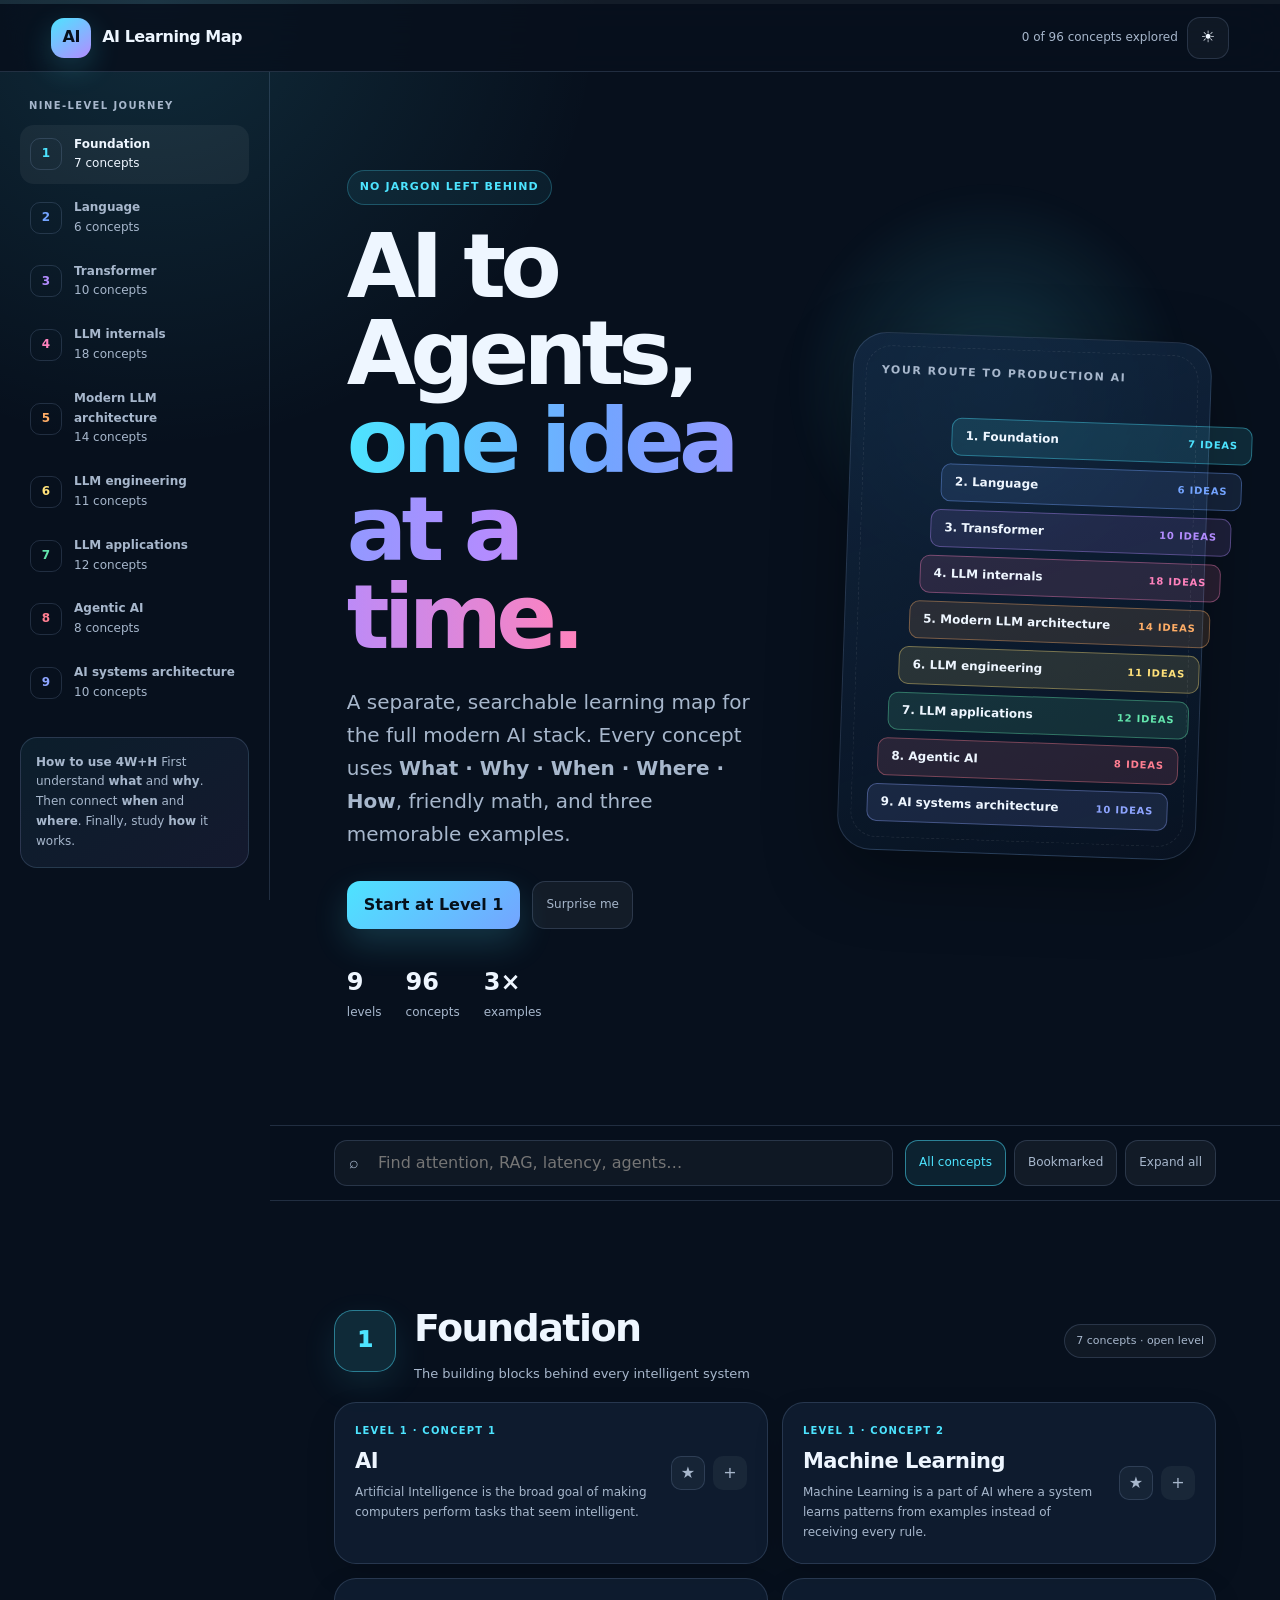
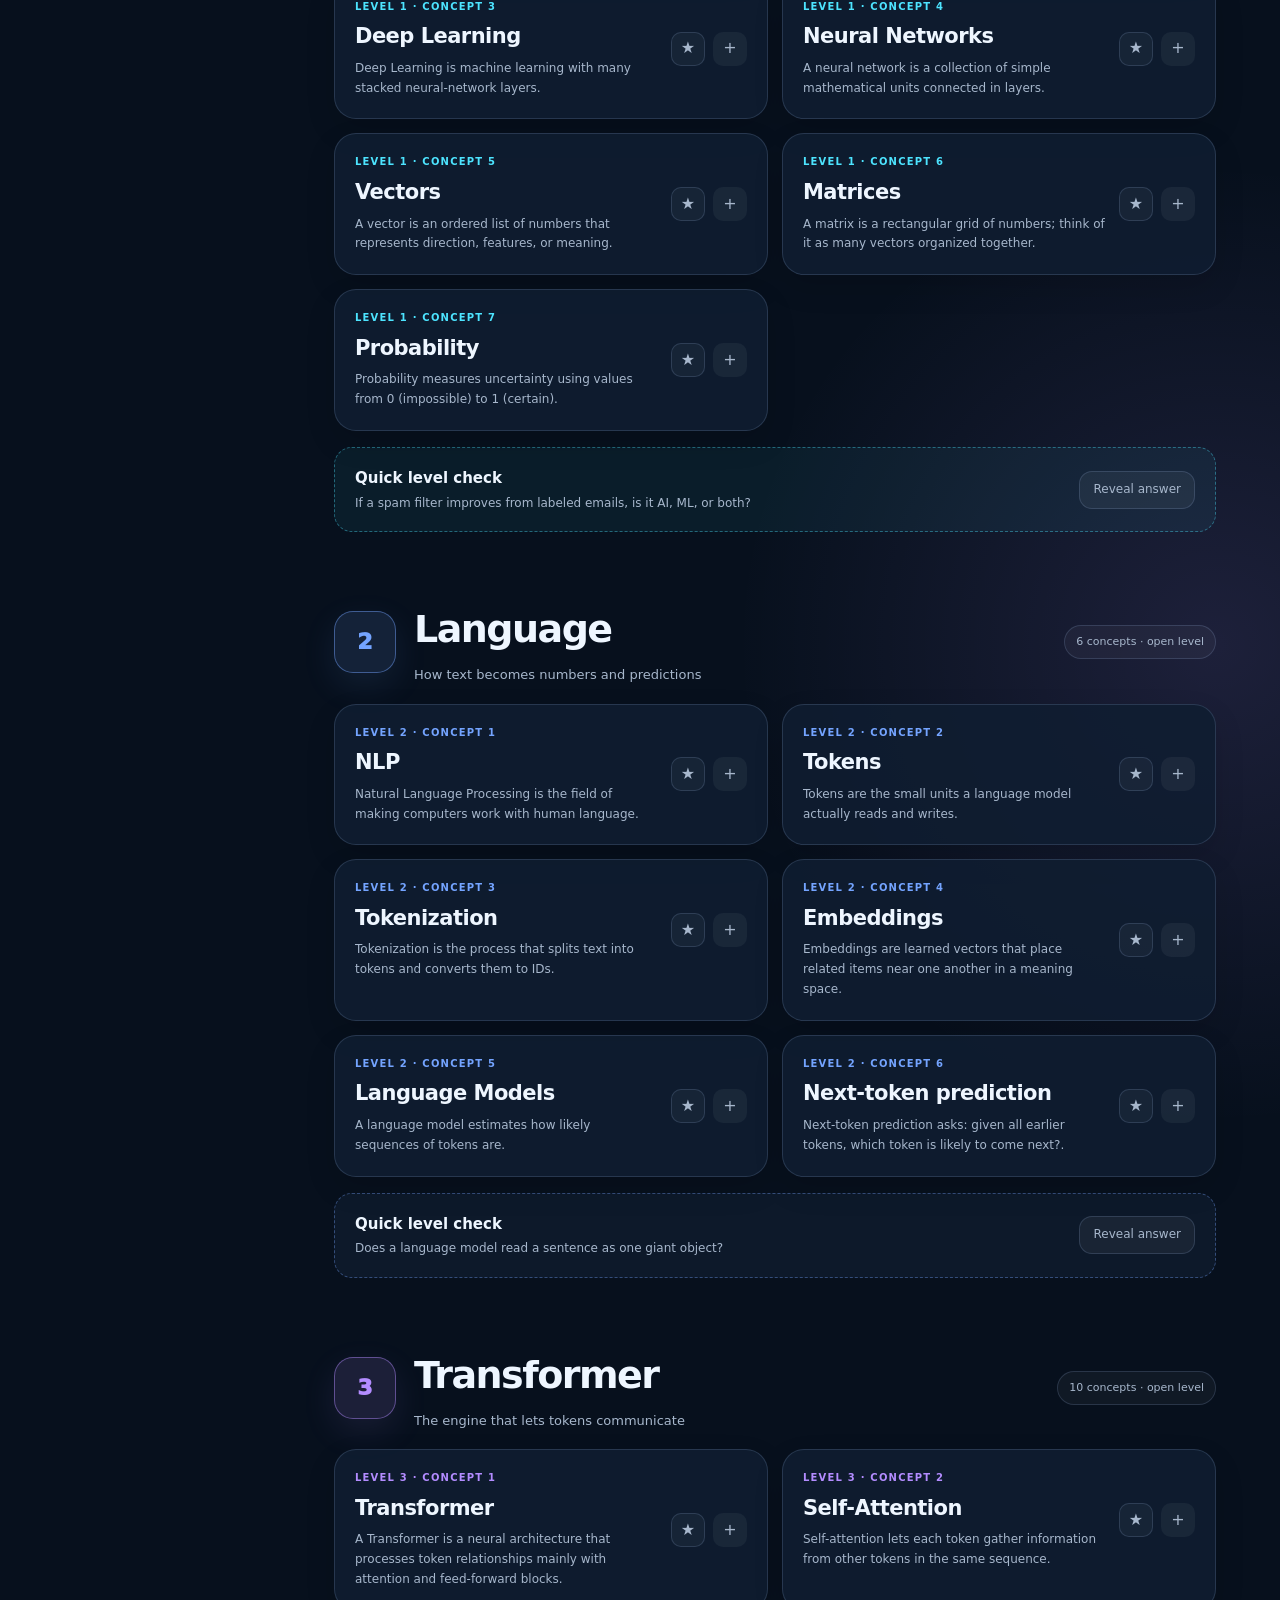
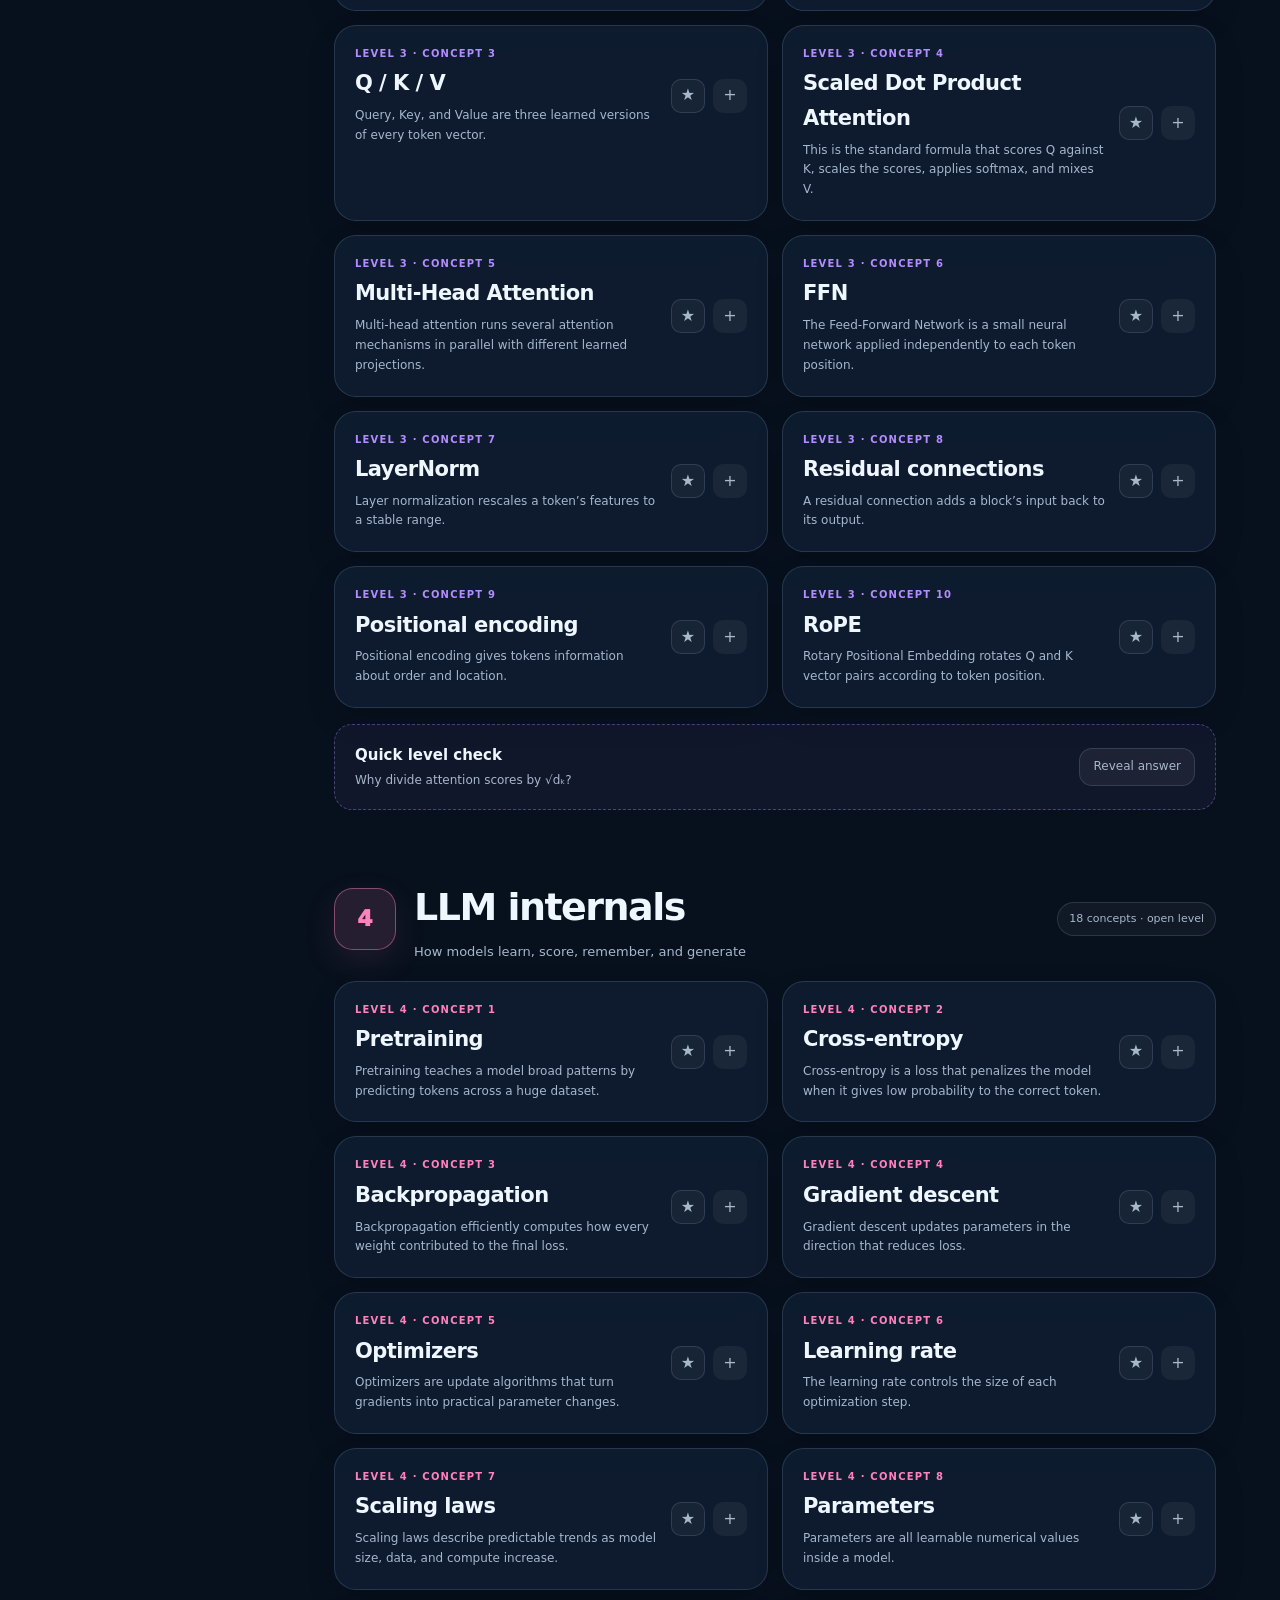
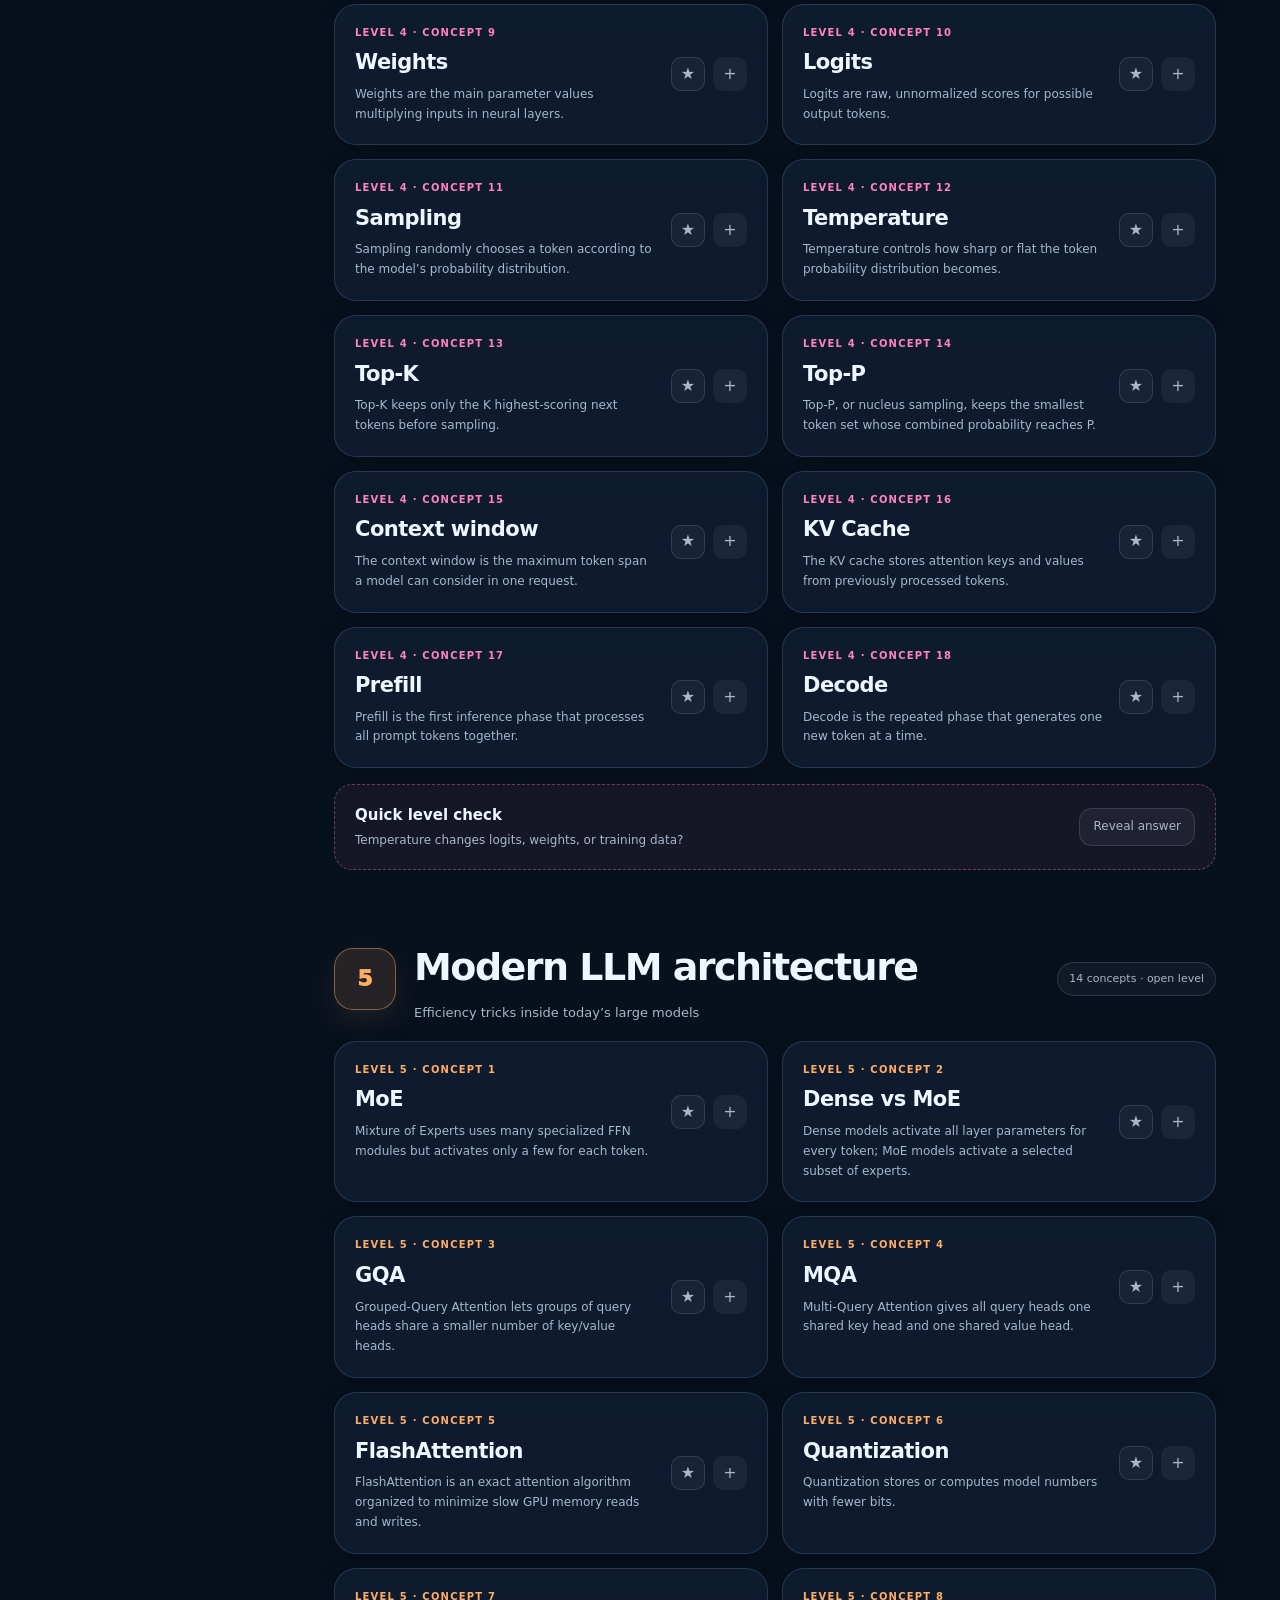
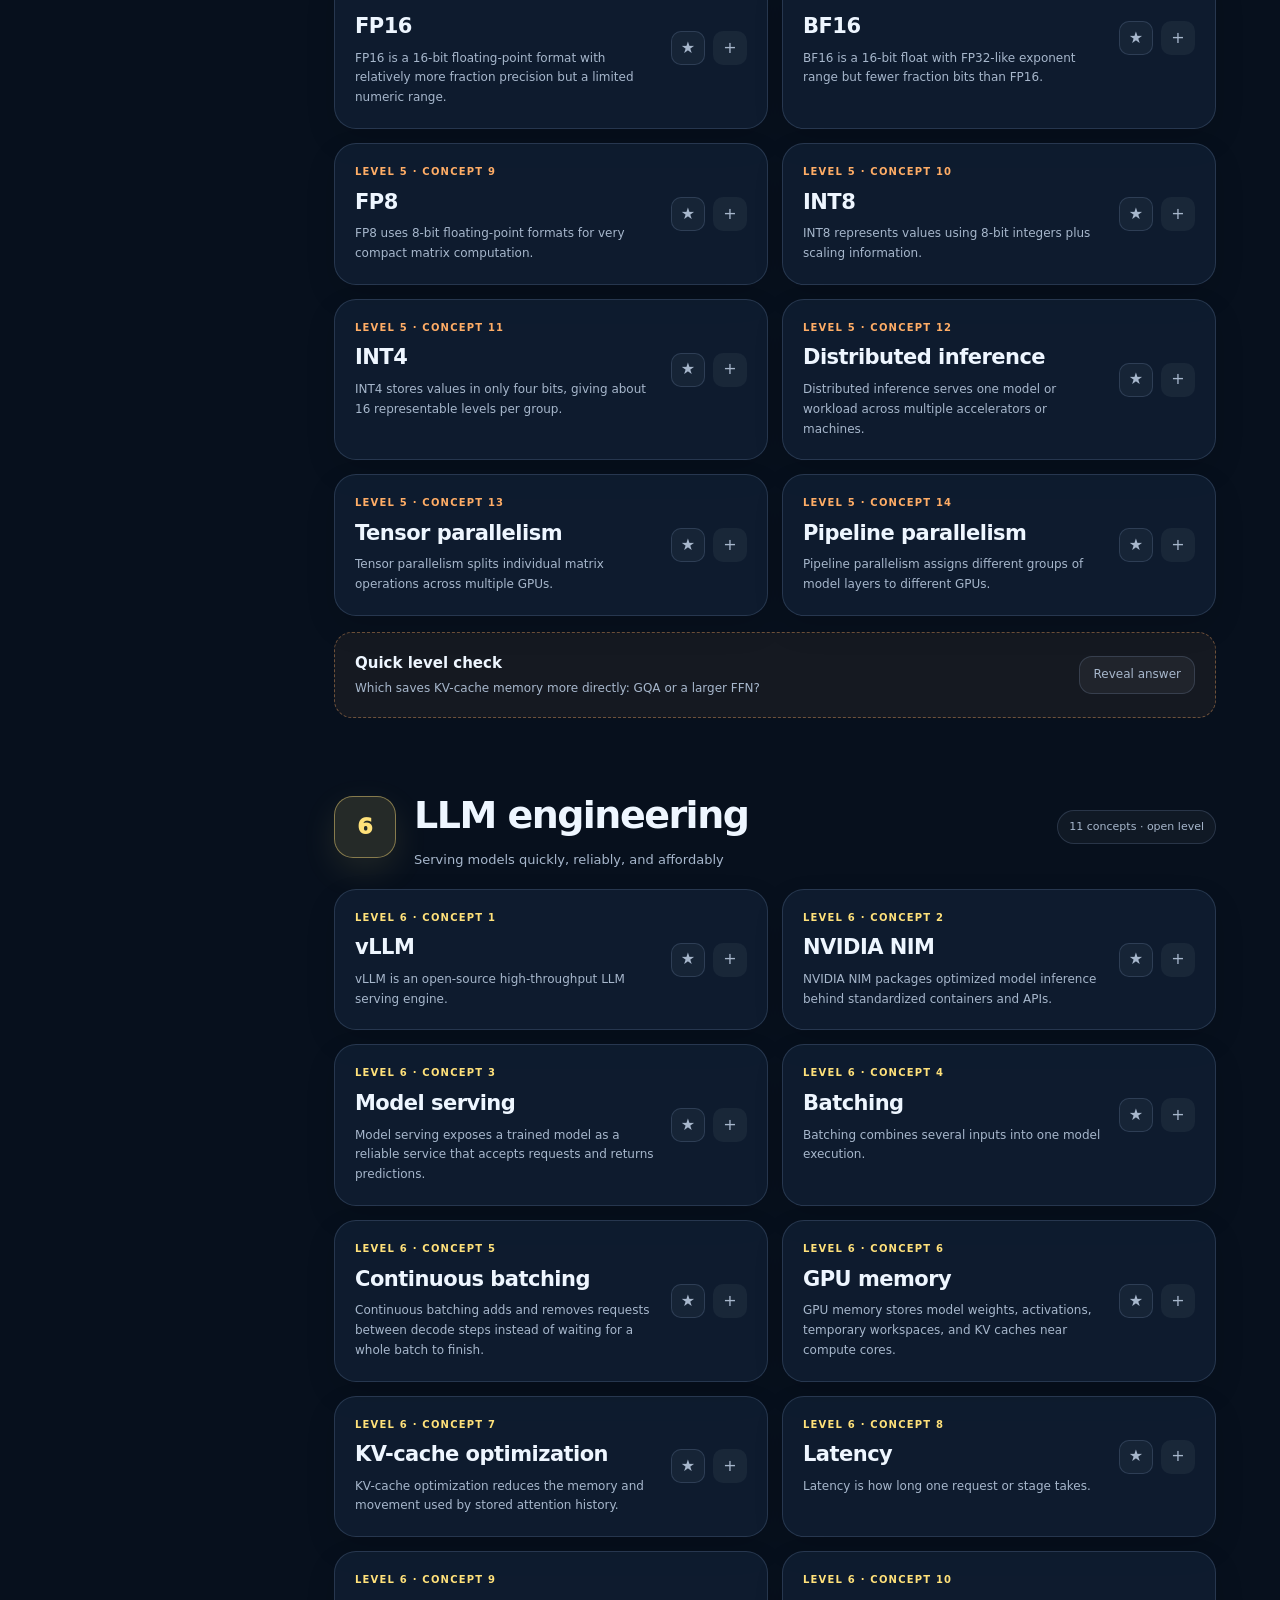
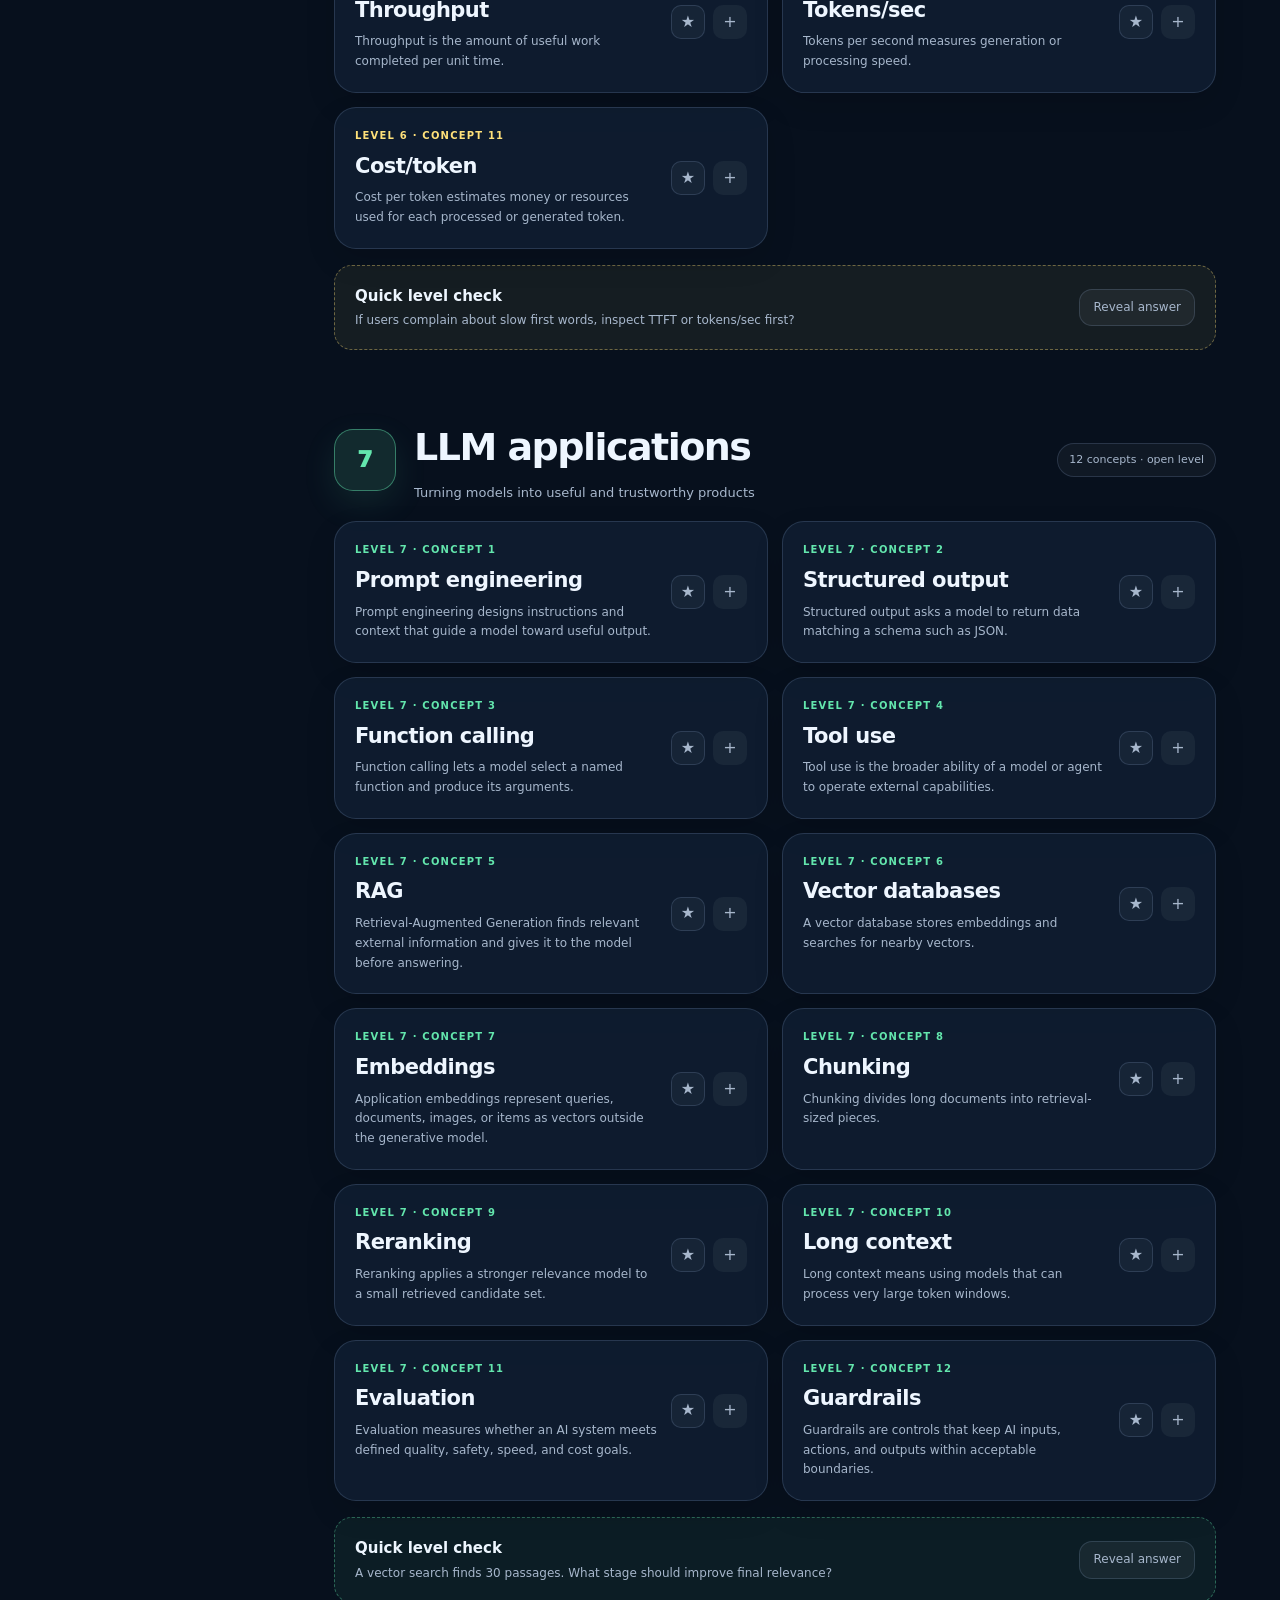
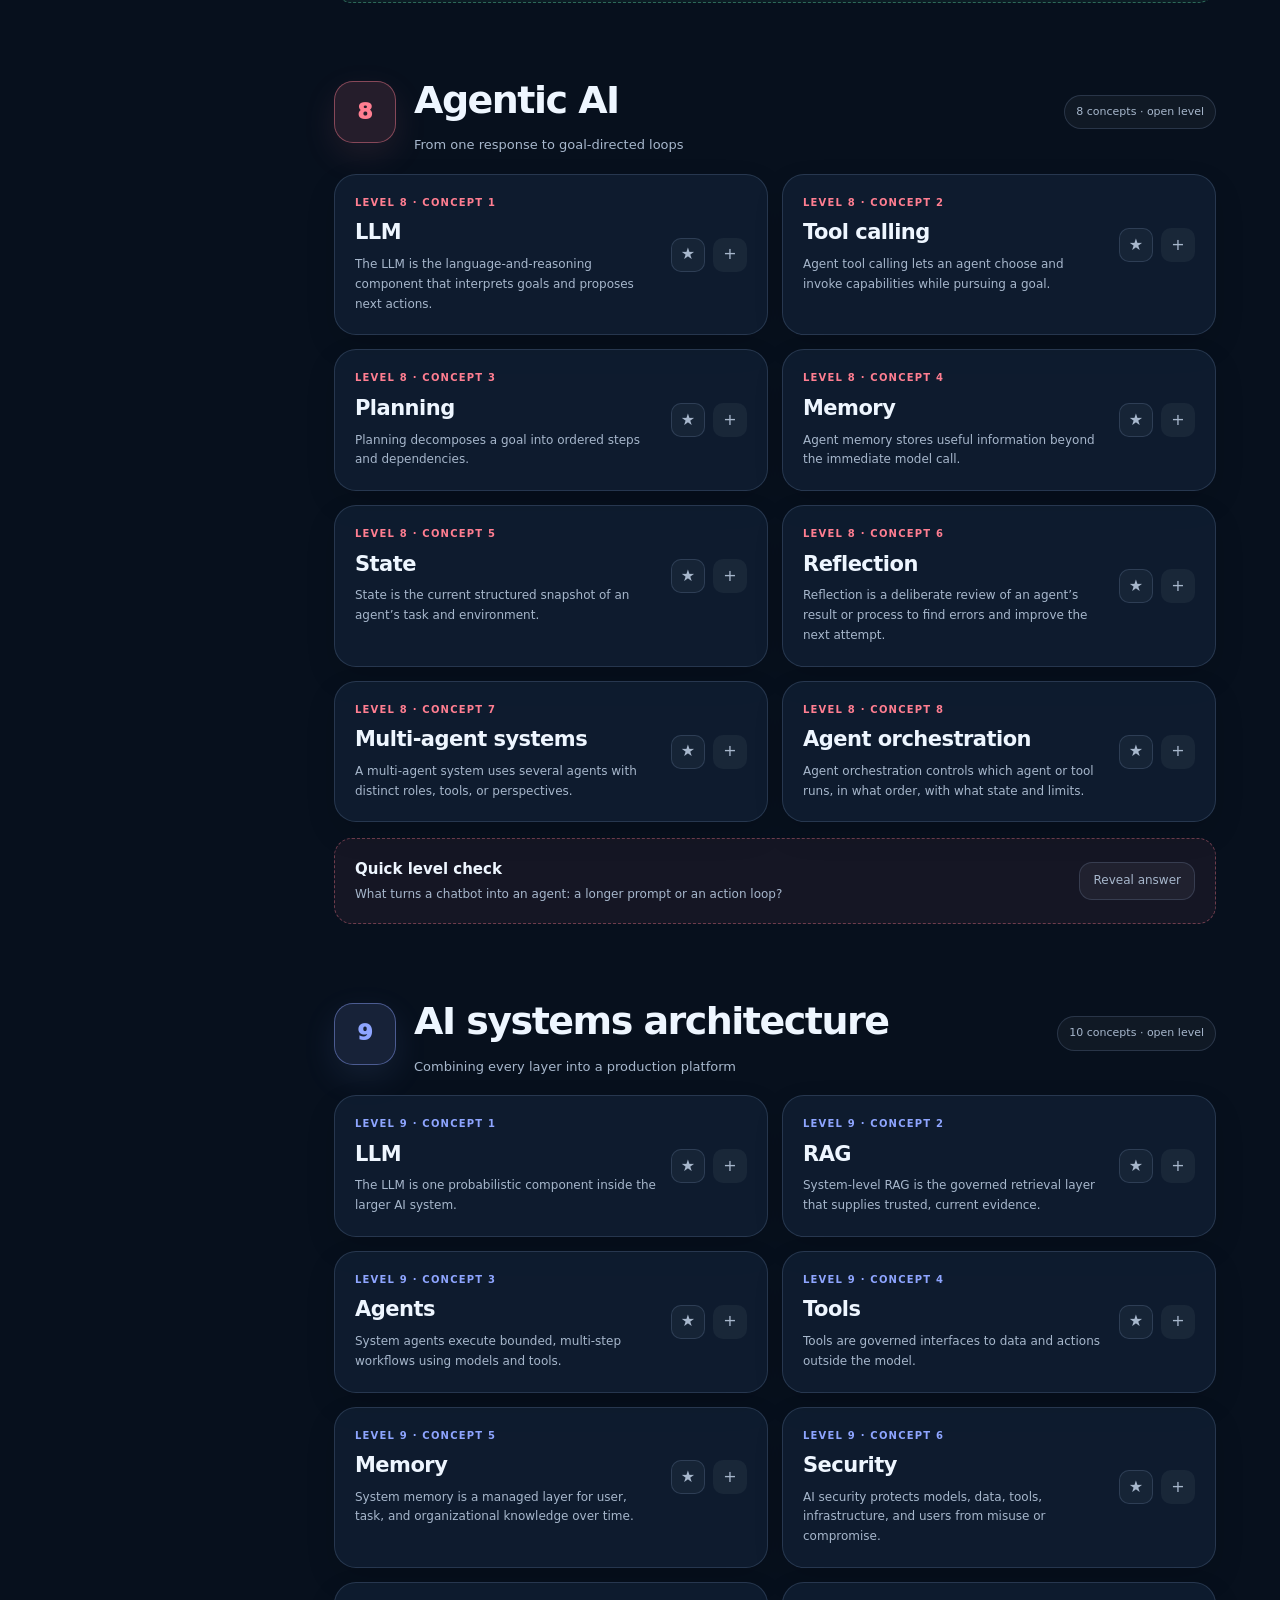
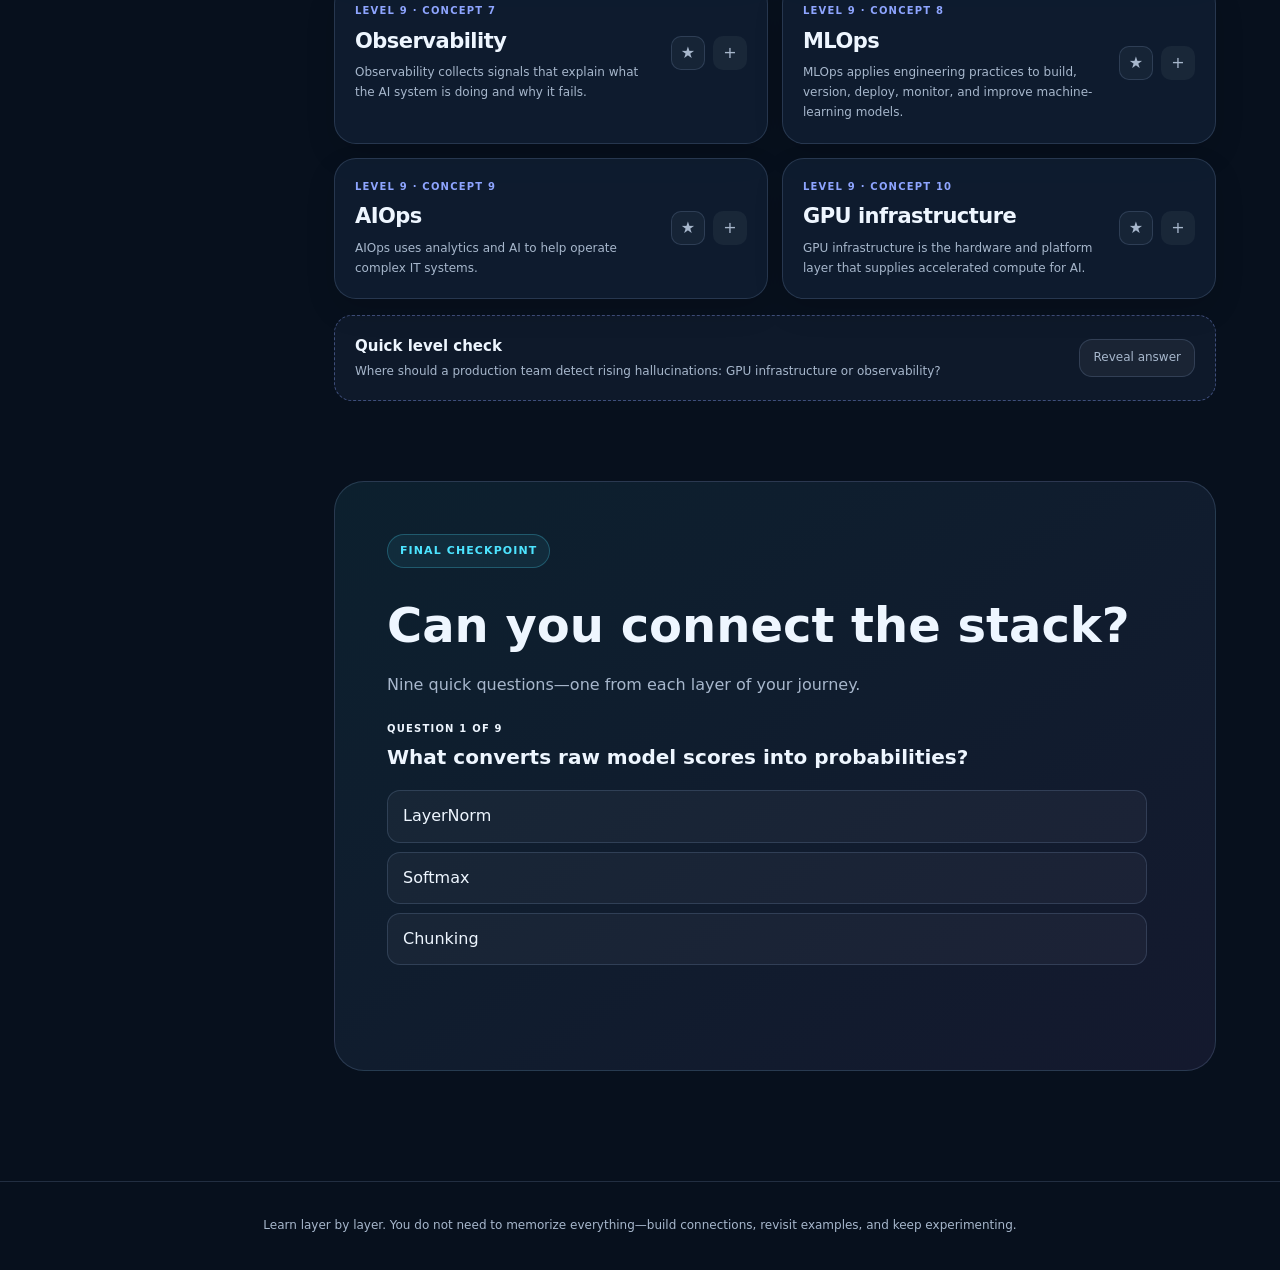
==== commit 4c6f22eb: "Polish learning map accessibility Co-Authored-By: Devin AI <158243242+devin-ai-integration[bot]@user" ====
--- a/docs/ai-learning-path/index.html
+++ b/docs/ai-learning-path/index.html
@@ -499,6 +499,8 @@
     .quiz-option.correct { border-color: var(--green); background: rgba(99, 230, 173, .1); }
     .quiz-option.wrong { border-color: var(--red); background: rgba(255, 126, 145, .1); }
     .quiz-feedback { min-height: 25px; margin-top: 12px; color: var(--muted); }
+    .quiz-next { margin-top: 4px; }
+    .quiz.hidden { display: none; }
     .empty {
       display: none;
       padding: 70px 20px;
@@ -538,6 +540,9 @@
     .light .primary-btn { color: #fff; }
     .light .math-note { background: #edf3fb; color: #24395e; }
     .light .brand-mark { color: #fff; }
+    .light .level-badge, .light .level-number, .light .concept-kicker, .light .wh strong {
+      color: color-mix(in srgb, var(--level) 35%, #14213a);
+    }
 
     .menu-btn { display: none; }
     @media (max-width: 1120px) {
@@ -650,8 +655,8 @@
           <input id="search" type="search" placeholder="Find attention, RAG, latency, agents…" aria-label="Search course concepts">
         </label>
         <div class="toolbar-actions">
-          <button class="filter-btn active" data-filter="all">All concepts</button>
-          <button class="filter-btn" data-filter="saved">Bookmarked</button>
+          <button class="filter-btn active" data-filter="all" aria-pressed="true">All concepts</button>
+          <button class="filter-btn" data-filter="saved" aria-pressed="false">Bookmarked</button>
           <button class="filter-btn" id="expandButton">Expand all</button>
         </div>
       </div>
@@ -1045,7 +1050,7 @@
           <div class="level-head">
             <div class="level-badge">${levelIndex + 1}</div>
             <div><h2>${escapeHtml(level.title)}</h2><p>${escapeHtml(level.subtitle)}</p></div>
-            <button class="level-chip" data-open-level="${levelIndex + 1}">${level.topics.length} concepts · open level</button>
+            <button class="level-chip" data-open-level="${levelIndex + 1}" aria-expanded="false">${level.topics.length} concepts · open level</button>
           </div>
           <div class="concept-grid">
             ${level.topics.map((topic, topicIndex) => conceptCard(topic, level, levelIndex, topicIndex)).join("")}
@@ -1090,6 +1095,22 @@
         level.classList.toggle("hidden", !level.querySelector(".concept:not(.hidden)"));
       });
       $("#emptyState").style.display = visible ? "none" : "block";
+      $("#quiz").classList.toggle("hidden", Boolean(query) || currentFilter !== "all");
+      syncExpansionControls();
+    }
+
+    function syncExpansionControls() {
+      const visible = $$(".concept:not(.hidden)");
+      const allVisibleOpen = visible.length > 0 && visible.every(card => card.open);
+      $("#expandButton").textContent = allVisibleOpen ? "Collapse all" : "Expand all";
+      $("#expandButton").disabled = visible.length === 0;
+      $$(".level").forEach(level => {
+        const cards = [...level.querySelectorAll(".concept")];
+        const button = level.querySelector("[data-open-level]");
+        const allOpen = cards.every(card => card.open);
+        button.textContent = allOpen ? "Close level" : `${cards.length} concepts · open level`;
+        button.setAttribute("aria-expanded", String(allOpen));
+      });
     }
 
     function renderQuiz() {
@@ -1110,14 +1131,18 @@
         <div class="quiz-options">
           ${options.map((option, index) => `<button class="quiz-option" data-answer="${index}">${escapeHtml(option)}</button>`).join("")}
         </div>
-        <p class="quiz-feedback" aria-live="polite"></p>`;
+        <p class="quiz-feedback" aria-live="polite"></p>
+        <button class="primary-btn quiz-next" id="nextQuiz" hidden>Next question</button>`;
     }
 
     $("#learningMap").addEventListener("toggle", event => {
       const details = event.target;
-      if (!details.matches(".concept") || !details.open) return;
-      explored.add(details.dataset.id);
-      updateStatus();
+      if (!details.matches(".concept")) return;
+      if (details.open) {
+        explored.add(details.dataset.id);
+        updateStatus();
+      }
+      syncExpansionControls();
     }, true);
 
     $("#learningMap").addEventListener("click", event => {
@@ -1141,7 +1166,7 @@
         const cards = [...level.querySelectorAll(".concept")];
         const shouldOpen = cards.some(card => !card.open);
         cards.forEach(card => { card.open = shouldOpen; });
-        levelButton.textContent = shouldOpen ? "Close level" : `${cards.length} concepts · open level`;
+        syncExpansionControls();
       }
 
       const reveal = event.target.closest(".reveal-answer");
@@ -1162,14 +1187,25 @@
         if (chosen === correctIndex) quizScore++;
         else answer.classList.add("wrong");
         $(".quiz-feedback").textContent = feedback;
-        setTimeout(() => { quizIndex++; renderQuiz(); }, 1150);
+        $("#nextQuiz").hidden = false;
+        $("#nextQuiz").textContent = quizIndex === quizQuestions.length - 1 ? "See score" : "Next question";
+      }
+
+      if (event.target.closest("#nextQuiz")) {
+        quizIndex++;
+        renderQuiz();
+        $("#quizCard .quiz-option, #retryQuiz").focus();
       }
     });
 
     $("#search").addEventListener("input", applyFilters);
     $$(".filter-btn[data-filter]").forEach(button => button.addEventListener("click", () => {
       currentFilter = button.dataset.filter;
-      $$(".filter-btn[data-filter]").forEach(item => item.classList.toggle("active", item === button));
+      $$(".filter-btn[data-filter]").forEach(item => {
+        const active = item === button;
+        item.classList.toggle("active", active);
+        item.setAttribute("aria-pressed", String(active));
+      });
       applyFilters();
     }));
 
@@ -1177,14 +1213,18 @@
       const visible = $$(".concept:not(.hidden)");
       const shouldOpen = visible.some(card => !card.open);
       visible.forEach(card => { card.open = shouldOpen; });
-      $("#expandButton").textContent = shouldOpen ? "Collapse all" : "Expand all";
+      syncExpansionControls();
     });
 
     $("#randomButton").addEventListener("click", () => {
       const topic = allTopics[Math.floor(Math.random() * allTopics.length)];
       $("#search").value = "";
       currentFilter = "all";
-      $$(".filter-btn[data-filter]").forEach(button => button.classList.toggle("active", button.dataset.filter === "all"));
+      $$(".filter-btn[data-filter]").forEach(button => {
+        const active = button.dataset.filter === "all";
+        button.classList.toggle("active", active);
+        button.setAttribute("aria-pressed", String(active));
+      });
       applyFilters();
       const card = document.getElementById(topic.id);
       card.open = true;
